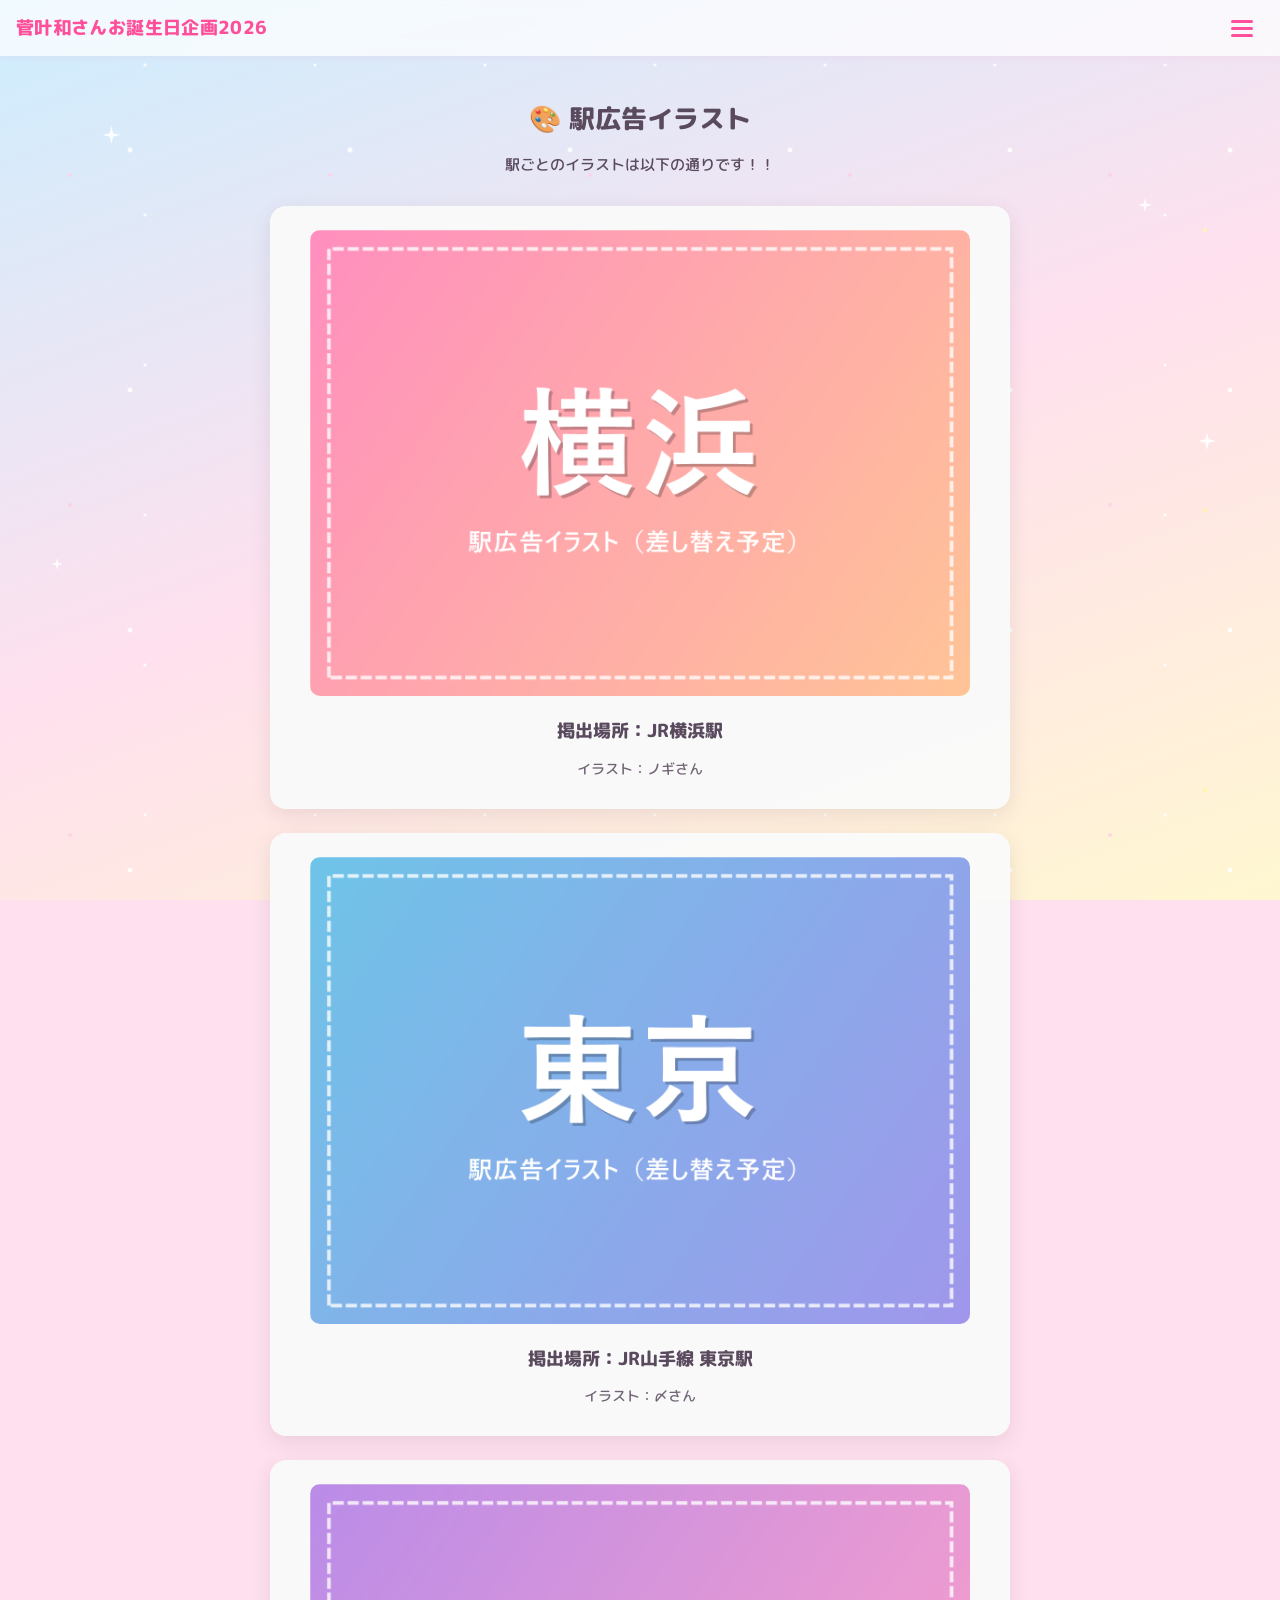
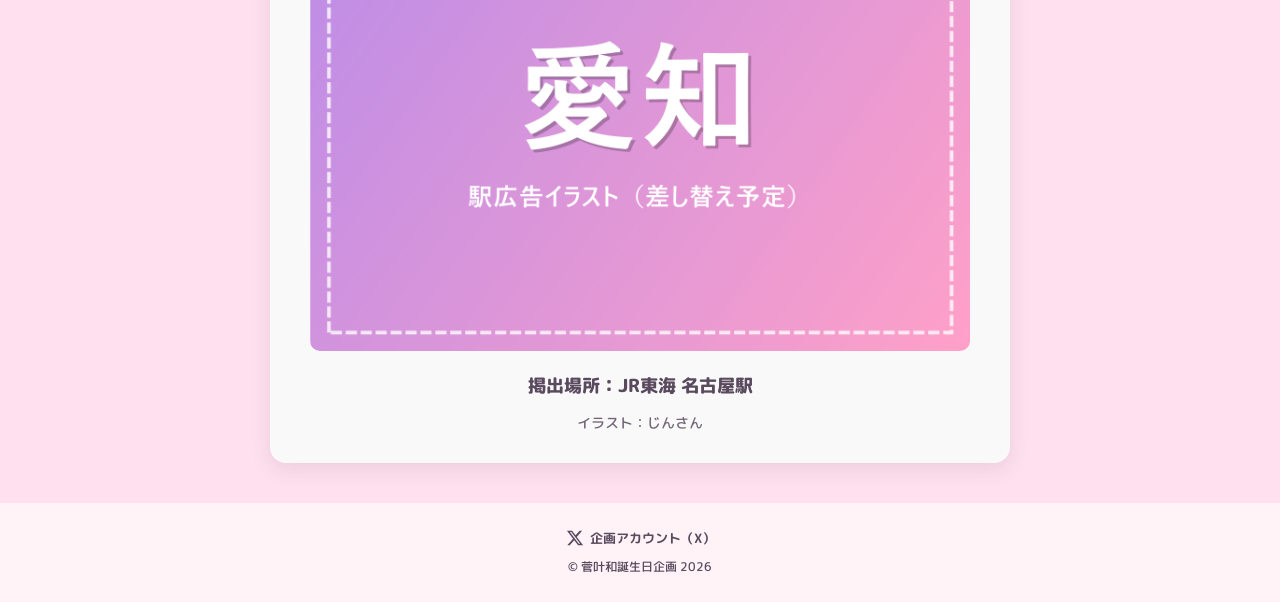
==== pages/illust/index.html @ d40452b6 "ファビコン設定・流れる速さを1.2倍・レーン内のカード色を混ぜる - images/icons/ にファビコン（32px・512px・apple-touch-icon 180px）を追加し全ページに設" ====
<!DOCTYPE html>
<html lang="ja">
<head>
  <meta charset="UTF-8">
  <meta name="viewport" content="width=device-width, initial-scale=1">
  <title>駅広告イラスト｜菅叶和さんお誕生日企画2026</title>
  <meta name="description" content="菅叶和さんお誕生日企画2026｜横浜・東京・名古屋の駅広告イラストを掲載しています。">

  <!-- OGP -->
  <meta property="og:type" content="article">
  <meta property="og:site_name" content="菅叶和さんお誕生日企画2026">
  <meta property="og:title" content="駅広告イラスト｜菅叶和さんお誕生日企画2026">
  <meta property="og:description" content="横浜・東京・名古屋の駅広告イラストを掲載しています。">
  <meta property="og:url" content="https://kannkannkikaku.github.io/KannkannBirthday2026/pages/illust/">
  <meta property="og:image" content="https://kannkannkikaku.github.io/KannkannBirthday2026/images/ogp.png">
  <meta name="twitter:card" content="summary_large_image">

  <!-- ファビコン -->
  <link rel="icon" type="image/png" sizes="32x32" href="../../images/icons/favicon-32.png">
  <link rel="icon" type="image/png" sizes="512x512" href="../../images/icons/icon-512.png">
  <link rel="apple-touch-icon" href="../../images/icons/apple-touch-icon.png">

  <link rel="preconnect" href="https://fonts.googleapis.com">
  <link rel="preconnect" href="https://fonts.gstatic.com" crossorigin>
  <link rel="stylesheet" href="https://fonts.googleapis.com/css2?family=M+PLUS+Rounded+1c:wght@500;700;800&display=swap">
  <link rel="stylesheet" href="../../css/style.css">
  <script src="../../js/main.js" defer></script>
</head>
<body>
  <!-- 背景装飾（星・花びら） -->
  <div class="deco" aria-hidden="true">
    <div class="deco__stars"></div>
    <span class="deco__sparkle"></span>
    <span class="deco__sparkle"></span>
    <span class="deco__sparkle"></span>
    <span class="deco__sparkle"></span>
  </div>

  <!-- ヘッダー -->
  <header class="site-header">
    <a class="site-logo" href="../../index.html">菅叶和さんお誕生日企画2026</a>
    <button class="menu-btn" type="button" aria-expanded="false" aria-controls="site-menu" aria-label="メニューを開く">
      <span></span><span></span><span></span>
    </button>
  </header>
  <nav id="site-menu" class="site-menu" aria-label="メインメニュー">
    <ul>
      <li><a href="../../index.html">ホーム</a></li>
      <li><a href="../message/">メッセージ</a></li>
      <li><a href="../illust/" aria-current="page">イラスト</a></li>
      <li><a href="../information/">インフォメーション</a></li>
    </ul>
  </nav>
  <div class="menu-overlay"></div>

  <main>
    <div class="section-head">
      <h1 class="section-head__title"><span aria-hidden="true">🎨</span>駅広告イラスト</h1>
      <p class="section-head__lead">駅ごとのイラストは以下の通りです！！</p>
    </div>

    <!-- 駅ごとのイラスト（画像は images/stations/ の同名ファイルを差し替え） -->
    <div class="station-list">
      <figure class="station-card">
        <img class="station-card__img" src="../../images/stations/駅広告横浜.png" alt="JR横浜駅の駅広告イラスト" width="1414" height="1000" loading="lazy">
        <figcaption>
          <p class="station-card__place">掲出場所：JR横浜駅</p>
          <p class="station-card__note">イラスト：ノギさん</p>
        </figcaption>
      </figure>

      <figure class="station-card">
        <img class="station-card__img" src="../../images/stations/駅広告東京.png" alt="JR山手線 東京駅の駅広告イラスト" width="1414" height="1000" loading="lazy">
        <figcaption>
          <p class="station-card__place">掲出場所：JR山手線 東京駅</p>
          <p class="station-card__note">イラスト：〆さん</p>
        </figcaption>
      </figure>

      <figure class="station-card">
        <img class="station-card__img" src="../../images/stations/駅広告愛知.png" alt="JR東海 名古屋駅の駅広告イラスト" width="1414" height="1000" loading="lazy">
        <figcaption>
          <p class="station-card__place">掲出場所：JR東海 名古屋駅</p>
          <p class="station-card__note">イラスト：じんさん</p>
        </figcaption>
      </figure>
    </div>
  </main>

  <!-- フッター -->
  <footer class="site-footer">
    <a class="site-footer__x" href="https://x.com/kannkikaku" target="_blank" rel="noopener noreferrer">
      <svg viewBox="0 0 24 24" aria-hidden="true"><path fill="currentColor" d="M18.244 2.25h3.308l-7.227 8.26 8.502 11.24H16.17l-5.214-6.817L4.99 21.75H1.68l7.73-8.835L1.254 2.25H8.08l4.713 6.231zm-1.161 17.52h1.833L7.084 4.126H5.117z"/></svg>
      企画アカウント（X）
    </a>
    <small>© 菅叶和誕生日企画 2026</small>
  </footer>

  <!-- スマホ下部ナビ -->
  <nav class="bottom-nav" aria-label="ページ切り替え">
    <a href="../message/">
      <svg viewBox="0 0 24 24" aria-hidden="true"><path fill="none" stroke="currentColor" stroke-width="1.8" stroke-linejoin="round" d="M4 5h16v11H9l-4 3.5V16H4z"/></svg>
      メッセージ
    </a>
    <a href="../illust/" aria-current="page">
      <svg viewBox="0 0 24 24" aria-hidden="true"><rect x="3.5" y="4.5" width="17" height="15" rx="2" fill="none" stroke="currentColor" stroke-width="1.8"/><circle cx="9" cy="10" r="1.8" fill="currentColor"/><path fill="none" stroke="currentColor" stroke-width="1.8" stroke-linejoin="round" d="M4 17l5-4.5 3.5 3 3-2.5 4.5 4"/></svg>
      イラスト
    </a>
    <a href="../information/">
      <svg viewBox="0 0 24 24" aria-hidden="true"><circle cx="12" cy="12" r="8.5" fill="none" stroke="currentColor" stroke-width="1.8"/><path stroke="currentColor" stroke-width="2" stroke-linecap="round" d="M12 11v5.5M12 7.6v.1"/></svg>
      インフォ
    </a>
  </nav>
</body>
</html>
---- css/style.css ----
@charset "UTF-8";
/* =========================================================
   菅叶和さんお誕生日企画2026 共通スタイル
   ・スマホ優先（min-width でPC向けに上書き）
   ・色やサイズは :root の変数でまとめて管理
   ========================================================= */

/* ---------- 変数 ---------- */
:root {
  /* 背景のパステル3色 */
  --bg-sky: #cdeefe;
  --bg-pink: #ffe0ee;
  --bg-yellow: #fff7d1;

  /* アクセント */
  --accent: #ff4f9a;
  --accent-soft: #ffb3d1;
  --text: #5a4a5e;

  /* カード3色（枠 / 文字） */
  --pink-border: #ffb3d1;
  --pink-text: #e0457b;
  --blue-border: #9edcf0;
  --blue-text: #1f8fb0;
  --purple-border: #d4b8f0;
  --purple-text: #8a4fc4;

  /* レイアウト */
  --header-h: 56px;
  --bottom-nav-h: 64px;
  --card-w: 260px;        /* スマホのカード幅 */
  --slot-w: 290px;        /* カード1枚ぶんの枠（カード幅＋すき間） */

  --font: "M PLUS Rounded 1c", "Hiragino Maru Gothic ProN", "Yu Gothic", sans-serif,
          "Apple Color Emoji", "Segoe UI Emoji", "Noto Color Emoji";
}

@media (min-width: 768px) {
  :root {
    --card-w: 360px;
    --slot-w: 400px;
  }
}

/* ---------- リセット・基本 ---------- */
*,
*::before,
*::after {
  box-sizing: border-box;
}

html {
  -webkit-text-size-adjust: 100%;
}

body {
  margin: 0;
  min-height: 100vh;
  min-height: 100dvh;
  display: flex;
  flex-direction: column;
  font-family: var(--font);
  font-weight: 500;
  color: var(--text);
  line-height: 1.7;
  /* 全画面のパステルグラデーション（固定） */
  background: linear-gradient(160deg, var(--bg-sky) 0%, var(--bg-pink) 52%, var(--bg-yellow) 100%) fixed;
  background-color: var(--bg-pink);
  overflow-x: hidden;
  /* スマホ下部ナビのぶん余白を空ける */
  padding-bottom: var(--bottom-nav-h);
}

@media (min-width: 768px) {
  body {
    padding-bottom: 0;
  }
}

img {
  max-width: 100%;
  height: auto;
}

a {
  color: var(--accent);
}

.visually-hidden {
  position: absolute !important;
  width: 1px;
  height: 1px;
  overflow: hidden;
  clip: rect(0 0 0 0);
  white-space: nowrap;
}

/* =========================================================
   背景装飾（星・花びら・メインイラスト）
   ========================================================= */
.deco {
  position: fixed;
  inset: 0;
  z-index: -1;
  pointer-events: none;
  overflow: hidden;
}

/* 星：radial-gradient を重ねた静止レイヤー（DOM要素を増やさない） */
.deco__stars {
  position: absolute;
  inset: 0;
  opacity: 0.85;
  background-image:
    radial-gradient(circle, #fff 0 2px, transparent 3px),
    radial-gradient(circle, #fff5a8 0 1.5px, transparent 2.5px),
    radial-gradient(circle, #fff 0 1px, transparent 2px),
    radial-gradient(circle, #ffd1e6 0 1.5px, transparent 2.5px);
  background-size: 220px 240px, 310px 280px, 170px 150px, 260px 330px;
  background-position: 20px 30px, 120px 90px, 60px 140px, 200px 10px;
}

/* キラッとした十字の星（数個だけ） */
.deco__sparkle {
  position: absolute;
  width: 18px;
  height: 18px;
  background: #fff;
  clip-path: polygon(50% 0, 60% 40%, 100% 50%, 60% 60%, 50% 100%, 40% 60%, 0 50%, 40% 40%);
  opacity: 0.9;
  filter: drop-shadow(0 0 4px rgba(255, 255, 255, 0.9));
  animation: twinkle 4s ease-in-out infinite;
}

.deco__sparkle:nth-child(2) { top: 14%; left: 8%; }
.deco__sparkle:nth-child(3) { top: 22%; right: 10%; width: 14px; height: 14px; animation-delay: 1.2s; }
.deco__sparkle:nth-child(4) { top: 62%; left: 4%; width: 12px; height: 12px; animation-delay: 2.1s; }
.deco__sparkle:nth-child(5) { top: 48%; right: 5%; animation-delay: 0.6s; }

@keyframes twinkle {
  0%, 100% { transform: scale(1); opacity: 0.9; }
  50% { transform: scale(0.6); opacity: 0.4; }
}

/* 花びら：JSで数個だけ生成。transform と opacity のみ動かして軽量に */
.petal {
  position: absolute;
  top: -40px;
  left: var(--x, 50%);
  width: var(--size, 14px);
  height: calc(var(--size, 14px) * 0.8);
  background: linear-gradient(135deg, #ffd3e5, #ffa9cb);
  border-radius: 80% 0 80% 0;
  opacity: 0;
  will-change: transform;
  animation: petal-fall var(--dur, 16s) linear var(--delay, 0s) infinite;
}

@keyframes petal-fall {
  0% { transform: translate(0, 0) rotate(0deg); opacity: 0; }
  10% { opacity: 0.8; }
  50% { transform: translate(var(--sway, 40px), 55vh) rotate(200deg); }
  90% { opacity: 0.7; }
  100% { transform: translate(0, 110vh) rotate(400deg); opacity: 0; }
}

/* メインイラスト：画面下中央に大きく
   （現在は未使用。使うときは <img class="main-illust" src="..." alt=""> を body 直下に置く） */
.main-illust {
  position: fixed;
  left: 50%;
  bottom: 0;
  z-index: -1;
  width: min(92vw, 720px);
  max-height: 78vh;
  object-fit: contain;
  object-position: bottom;
  transform: translateX(-50%);
  pointer-events: none;
  user-select: none;
}

/* =========================================================
   ヘッダー・メニュー
   ========================================================= */
.site-header {
  position: sticky;
  top: 0;
  z-index: 50;
  height: var(--header-h);
  display: flex;
  align-items: center;
  justify-content: space-between;
  padding: 0 16px;
  background: rgba(255, 255, 255, 0.72);
  backdrop-filter: blur(8px);
  -webkit-backdrop-filter: blur(8px);
  box-shadow: 0 1px 8px rgba(255, 79, 154, 0.08);
}

.site-logo {
  font-weight: 800;
  font-size: 15px;
  color: var(--accent);
  text-decoration: none;
  letter-spacing: 0.02em;
  white-space: nowrap;
  overflow: hidden;
  text-overflow: ellipsis;
}

@media (min-width: 768px) {
  .site-logo {
    font-size: 18px;
  }
}

/* ハンバーガーボタン（CSSで描く3本線） */
.menu-btn {
  position: relative;
  z-index: 70;
  flex: none;
  width: 44px;
  height: 44px;
  border: 0;
  border-radius: 50%;
  background: transparent;
  cursor: pointer;
}

.menu-btn span {
  position: absolute;
  left: 11px;
  width: 22px;
  height: 2.5px;
  border-radius: 2px;
  background: var(--accent);
  transition: transform 0.3s, opacity 0.3s;
}

.menu-btn span:nth-child(1) { top: 14px; }
.menu-btn span:nth-child(2) { top: 21px; }
.menu-btn span:nth-child(3) { top: 28px; }

/* 開いているときは × に変形 */
.menu-btn[aria-expanded="true"] span:nth-child(1) { transform: translateY(7px) rotate(45deg); }
.menu-btn[aria-expanded="true"] span:nth-child(2) { opacity: 0; }
.menu-btn[aria-expanded="true"] span:nth-child(3) { transform: translateY(-7px) rotate(-45deg); }

.menu-btn:focus-visible {
  outline: 2px solid var(--accent);
  outline-offset: 2px;
}

/* 右から出てくるメニュー */
.site-menu {
  position: fixed;
  top: 0;
  right: 0;
  z-index: 60;
  width: min(78vw, 300px);
  height: 100%;
  padding: calc(var(--header-h) + 16px) 24px 24px;
  background: rgba(255, 255, 255, 0.96);
  box-shadow: -4px 0 20px rgba(255, 79, 154, 0.15);
  transform: translateX(100%);
  visibility: hidden;
  transition: transform 0.35s ease, visibility 0.35s;
}

.site-menu.is-open {
  transform: translateX(0);
  visibility: visible;
}

.site-menu ul {
  margin: 0;
  padding: 0;
  list-style: none;
}

.site-menu a {
  display: block;
  padding: 14px 8px;
  border-bottom: 1px dashed var(--accent-soft);
  color: var(--text);
  font-weight: 700;
  text-decoration: none;
}

.site-menu a:hover,
.site-menu a[aria-current="page"] {
  color: var(--accent);
}

.menu-overlay {
  position: fixed;
  inset: 0;
  z-index: 55;
  background: rgba(90, 74, 94, 0.25);
  opacity: 0;
  visibility: hidden;
  transition: opacity 0.35s, visibility 0.35s;
}

.menu-overlay.is-open {
  opacity: 1;
  visibility: visible;
}

/* =========================================================
   フッター・スマホ下部ナビ
   ========================================================= */
.site-footer {
  padding: 24px 16px;
  text-align: center;
  font-size: 13px;
  background: rgba(255, 255, 255, 0.6);
}

.site-footer__x {
  display: inline-flex;
  align-items: center;
  gap: 6px;
  margin-bottom: 8px;
  color: var(--text);
  font-weight: 700;
  text-decoration: none;
}

.site-footer__x svg {
  width: 18px;
  height: 18px;
}

.site-footer small {
  display: block;
  font-size: 12px;
}

.bottom-nav {
  position: fixed;
  left: 0;
  right: 0;
  bottom: 0;
  z-index: 40;
  height: var(--bottom-nav-h);
  display: flex;
  background: rgba(255, 255, 255, 0.92);
  backdrop-filter: blur(8px);
  -webkit-backdrop-filter: blur(8px);
  box-shadow: 0 -2px 10px rgba(255, 79, 154, 0.1);
  padding-bottom: env(safe-area-inset-bottom);
}

.bottom-nav a {
  flex: 1;
  display: flex;
  flex-direction: column;
  align-items: center;
  justify-content: center;
  gap: 2px;
  color: var(--text);
  font-size: 11px;
  font-weight: 700;
  text-decoration: none;
}

.bottom-nav svg {
  width: 24px;
  height: 24px;
}

.bottom-nav a[aria-current="page"] {
  color: var(--accent);
}

@media (min-width: 768px) {
  .bottom-nav {
    display: none;
  }
}

/* =========================================================
   共通パーツ
   ========================================================= */
main {
  flex: 1;
  width: 100%;
}

/* 白いピル型の見出し */
.pill-title {
  display: block;
  width: fit-content;
  max-width: calc(100% - 32px);
  margin: 20px auto 12px;
  padding: 10px 24px;
  border-radius: 999px;
  background: #fff;
  box-shadow: 0 4px 14px rgba(255, 79, 154, 0.15);
  color: var(--accent);
  font-size: 13px;
  font-weight: 800;
  text-align: center;
  line-height: 1.5;
}

@media (min-width: 400px) {
  .pill-title {
    font-size: 15px;
  }
}

@media (min-width: 768px) {
  .pill-title {
    margin-top: 28px;
    padding: 12px 36px;
    font-size: 20px;
  }
}

/* ピンクのボタン */
.btn {
  display: inline-flex;
  align-items: center;
  justify-content: center;
  gap: 6px;
  min-height: 46px;
  padding: 10px 28px;
  border: 2px solid var(--accent);
  border-radius: 999px;
  background: #fff;
  color: var(--accent);
  font-family: inherit;
  font-size: 15px;
  font-weight: 800;
  text-decoration: none;
  cursor: pointer;
  box-shadow: 0 4px 12px rgba(255, 79, 154, 0.18);
  transition: background 0.2s, color 0.2s, transform 0.2s;
}

.btn:hover {
  background: var(--accent);
  color: #fff;
}

.btn:active {
  transform: scale(0.97);
}

.btn:focus-visible {
  outline: 3px solid var(--accent-soft);
  outline-offset: 2px;
}

/* 白い半透明パネル */
.panel {
  width: min(100% - 32px, 760px);
  margin: 0 auto 24px;
  padding: 20px;
  border-radius: 20px;
  background: rgba(255, 255, 255, 0.82);
  backdrop-filter: blur(6px);
  -webkit-backdrop-filter: blur(6px);
  box-shadow: 0 4px 16px rgba(255, 79, 154, 0.1);
}

@media (min-width: 768px) {
  .panel {
    padding: 28px 36px;
  }
}

.panel__title {
  margin: 0 0 12px;
  color: var(--accent);
  font-size: 17px;
  font-weight: 800;
}

/* =========================================================
   メッセージカード
   ========================================================= */
.card {
  /* 色は --c-border / --c-text で切り替え */
  --c-border: var(--pink-border);
  --c-text: var(--pink-text);
  position: relative;
  width: var(--card-w);
  padding: 16px 20px;
  border: 1.5px solid var(--c-border);
  border-radius: 14px;
  background: rgba(255, 255, 255, 0.9);
  backdrop-filter: blur(4px);
  -webkit-backdrop-filter: blur(4px);
  box-shadow: 0 2px 8px rgba(120, 90, 130, 0.06);
  color: var(--c-text);
  cursor: pointer;
  transition: box-shadow 0.2s;
}

.card--pink   { --c-border: var(--pink-border);   --c-text: var(--pink-text); }
.card--blue   { --c-border: var(--blue-border);   --c-text: var(--blue-text); }
.card--purple { --c-border: var(--purple-border); --c-text: var(--purple-text); }

.card:hover,
.card:focus-visible {
  box-shadow: 0 6px 18px rgba(120, 90, 130, 0.16);
}

.card:focus-visible {
  outline: 2px solid var(--c-border);
  outline-offset: 3px;
}

.card__text {
  margin: 0;
  font-size: 14px;          /* スマホは少し小さめ（PCは16px） */
  font-weight: 700;
  line-height: 1.8;
  text-align: left;
  /* 改行をそのまま表示・長い英数字も折り返す */
  white-space: pre-wrap;
  overflow-wrap: anywhere;
}

.card__name {
  margin: 8px 0 0;
  font-size: 13px;
  font-weight: 700;
  text-align: right;
  opacity: 0.75;
  overflow-wrap: anywhere;
}

@media (min-width: 768px) {
  .card {
    padding: 20px 24px;
  }

  .card__text {
    font-size: 16px;
    line-height: 1.9;
  }
}

/* トップページ用の小さいカード */
.flow--compact {
  --slot-w: 270px;
}

.flow--compact .card {
  --card-w: 240px;
  padding: 14px 18px;
}

.flow--compact .card__text {
  font-size: 13px;
  line-height: 1.75;
}

.flow--compact .card__name {
  font-size: 12px;
}

/* =========================================================
   メッセージが流れるエリア
   ・.lane > .track > .set × 2 > .slot > .card
   ・.set の幅は「カード枚数 × --slot-w」で常に一定
     → 2セット並べて translateX(0 → -50%) で継ぎ目なくループ
   ========================================================= */
.flow {
  position: relative;
  display: flex;
  flex-direction: column;
  justify-content: space-evenly;
  /* 横方向ははみ出しを隠す。縦はレーン同士で重なってOK */
  overflow: hidden;
  /* 長文カードがレーンからはみ出しても切れにくいよう上下に余白 */
  padding: 56px 0;
}

@media (min-width: 768px) {
  .flow {
    padding: 48px 0;
  }
}

.lane {
  position: relative;
  flex: 1;
  min-height: 0;
  display: flex;
  align-items: center;
}

/* マウスを乗せた・フォーカスしたカードのレーンを手前に */
.lane:hover,
.lane:focus-within {
  z-index: 2;
}

.track {
  display: flex;
  width: max-content;
  animation: flow-left var(--dur, 60s) linear infinite;
  will-change: transform;
}

@keyframes flow-left {
  from { transform: translateX(0); }
  to   { transform: translateX(-50%); }
}

.set {
  display: flex;
  align-items: center;
  flex: none;
}

.slot {
  flex: none;
  width: var(--slot-w);
  display: flex;
  justify-content: center;
}

/* カードごとの「ずれ」（JSで --dx / --dy をランダムに設定） */
.slot .card {
  transform: translate(var(--dx, 0px), var(--dy, 0px));
}

.slot .card:hover,
.slot .card:focus-visible {
  z-index: 1;
}

/* PC：マウスを乗せたカードのレーンだけ一時停止 */
@media (hover: hover) {
  .lane:has(.card:hover) .track {
    animation-play-state: paused;
  }
}

/* キーボードでフォーカス中も止める */
.lane:has(.card:focus-visible) .track,
/* モーダル表示中・一覧表示中は全停止 */
body.is-paused .track {
  animation-play-state: paused;
}

/* 読み込み中・エラー表示 */
.flow__status {
  margin: auto;
  padding: 16px;
  color: var(--text);
  font-weight: 700;
  text-align: center;
}

/* --- メッセージページのレイアウト --- */
.message-page {
  display: flex;
  flex-direction: column;
}

.message-page .flow {
  /* ヘッダー・見出し・ボタン・下部ナビを除いた高さいっぱい */
  height: calc(100dvh - var(--header-h) - var(--bottom-nav-h) - 150px);
  min-height: 460px;
}

@media (min-width: 768px) {
  .message-page .flow {
    height: calc(100dvh - var(--header-h) - 170px);
    min-height: 560px;
  }
}

.message-actions {
  display: flex;
  justify-content: center;
  padding: 8px 16px 24px;
}

/* --- トップページの縮小版 --- */
.flow--compact {
  height: 420px;
  padding: 48px 0;
  -webkit-mask-image: linear-gradient(90deg, transparent, #000 6%, #000 94%, transparent);
  mask-image: linear-gradient(90deg, transparent, #000 6%, #000 94%, transparent);
}

@media (min-width: 768px) {
  .flow--compact {
    height: 400px;
  }
}

/* =========================================================
   一覧（グリッド）表示
   ========================================================= */
.grid {
  display: grid;
  grid-template-columns: repeat(auto-fill, minmax(260px, 1fr));
  gap: 16px;
  width: min(100% - 32px, 1200px);
  margin: 8px auto 24px;
}

.grid .card {
  width: auto;
}

.grid[hidden],
.flow[hidden] {
  display: none;
}

/* =========================================================
   モーダル（<dialog> を使用）
   ========================================================= */
.modal {
  width: min(100% - 32px, 560px);
  max-height: calc(100dvh - 48px);
  padding: 0;
  border: 0;
  background: transparent;
  overflow: visible;
}

.modal::backdrop {
  background: rgba(90, 74, 94, 0.35);
  backdrop-filter: blur(3px);
  -webkit-backdrop-filter: blur(3px);
}

.modal[open] {
  animation: modal-in 0.25s ease;
}

@keyframes modal-in {
  from { opacity: 0; transform: scale(0.94); }
  to { opacity: 1; transform: scale(1); }
}

.modal__card {
  width: 100%;
  max-height: calc(100dvh - 48px);
  overflow-y: auto;
  padding: 32px 28px 24px;
  background: rgba(255, 255, 255, 0.97);
  cursor: default;
}

.modal__card .card__text {
  font-size: 18px;
}

.modal__card .card__name {
  font-size: 14px;
}

.modal__close {
  position: absolute;
  top: -14px;
  right: -10px;
  z-index: 1;
  width: 40px;
  height: 40px;
  border: 2px solid var(--accent-soft);
  border-radius: 50%;
  background: #fff;
  color: var(--accent);
  font-size: 22px;
  font-weight: 700;
  line-height: 1;
  cursor: pointer;
  box-shadow: 0 2px 8px rgba(255, 79, 154, 0.2);
}

.modal__close:focus-visible {
  outline: 2px solid var(--accent);
  outline-offset: 2px;
}

/* =========================================================
   トップページ
   ========================================================= */
.hero {
  padding: 32px 16px 8px;
  text-align: center;
}

.hero__title {
  margin: 0;
  color: var(--accent);
  font-size: clamp(22px, 6vw, 40px);
  font-weight: 800;
  line-height: 1.5;
  text-shadow: 0 2px 0 #fff, 0 0 12px rgba(255, 255, 255, 0.9);
}

.hero__title span {
  display: inline-block;
}

/* カウントダウン */
.countdown {
  text-align: center;
}

.countdown__label {
  margin: 0 0 8px;
  font-weight: 700;
}

.countdown__nums {
  display: flex;
  justify-content: center;
  gap: 8px;
  margin: 0;
}

.countdown__unit {
  min-width: 64px;
  padding: 8px 6px;
  border: 1.5px solid var(--accent-soft);
  border-radius: 14px;
  background: #fff;
}

.countdown__unit b {
  display: block;
  color: var(--accent);
  font-size: 26px;
  font-weight: 800;
  line-height: 1.2;
  font-variant-numeric: tabular-nums;
}

.countdown__unit small {
  font-size: 11px;
  font-weight: 700;
}

.countdown__hb {
  margin: 0;
  color: var(--accent);
  font-size: clamp(30px, 9vw, 52px);
  font-weight: 800;
  letter-spacing: 0.04em;
  animation: hb-pop 1.6s ease-in-out infinite;
}

@keyframes hb-pop {
  0%, 100% { transform: scale(1); }
  50% { transform: scale(1.06); }
}

/* お知らせ */
.news {
  margin: 0;
  padding: 0;
  list-style: none;
}

.news li {
  display: flex;
  flex-wrap: wrap;
  gap: 2px 14px;
  padding: 10px 0;
  border-bottom: 1px dashed var(--accent-soft);
}

.news li:last-child {
  border-bottom: 0;
}

.news time {
  color: var(--accent);
  font-weight: 700;
  font-variant-numeric: tabular-nums;
}

.section-more {
  display: flex;
  justify-content: center;
  margin: 12px 0 28px;
}

/* =========================================================
   駅広告（イラスト／インフォメーションページ）
   ・見出し → 説明文 → 駅ごとのカード（画像・場所・補足）
   ========================================================= */
.section-head {
  padding: 28px 16px 8px;
  text-align: center;
}

.section-head__title {
  display: inline-flex;
  align-items: center;
  gap: 8px;
  margin: 0;
  color: var(--text);
  font-size: 22px;
  font-weight: 800;
}

.section-head__lead {
  margin: 12px 0 0;
  font-size: 14px;
}

@media (min-width: 768px) {
  .section-head {
    padding-top: 40px;
  }

  .section-head__title {
    font-size: 26px;
  }

  .section-head__lead {
    font-size: 15px;
  }
}

.station-list {
  display: grid;
  gap: 24px;
  width: min(100% - 32px, 740px);
  margin: 20px auto 40px;
}

.station-card {
  margin: 0;
  padding: 16px 16px 20px;
  border-radius: 16px;
  background: rgba(250, 250, 250, 0.95);
  box-shadow: 0 6px 20px rgba(90, 74, 94, 0.12);
  text-align: center;
}

@media (min-width: 768px) {
  .station-card {
    padding: 24px 40px 28px;
  }
}

.station-card__img {
  display: block;
  width: 100%;
  height: auto;
  border-radius: 10px;
}

.station-card__place {
  margin: 20px 0 0;
  font-size: 16px;
  font-weight: 800;
}

.station-card__note {
  margin: 10px 0 0;
  font-size: 14px;
  opacity: 0.85;
}

@media (min-width: 768px) {
  .station-card__place {
    font-size: 18px;
  }
}


/* =========================================================
   動きを減らす設定の人向け
   ・自動スクロールをやめ、各レーンを横スクロールで読めるように
   ========================================================= */
@media (prefers-reduced-motion: reduce) {
  .track {
    animation: none;
  }

  .flow {
    overflow: visible;
    justify-content: flex-start;
    gap: 16px;
  }

  .message-page .flow,
  .flow--compact {
    height: auto;
    min-height: 0;
    -webkit-mask-image: none;
    mask-image: none;
  }

  .lane {
    flex: none;
    overflow-x: auto;
    padding: 8px 0 16px;
    scroll-snap-type: x proximity;
  }

  .slot {
    scroll-snap-align: start;
    align-self: flex-start;
  }

  .slot .card {
    transform: none;
  }

  .petal,
  .deco__sparkle,
  .countdown__hb,
  .modal[open] {
    animation: none;
  }

  .petal {
    display: none;
  }
}
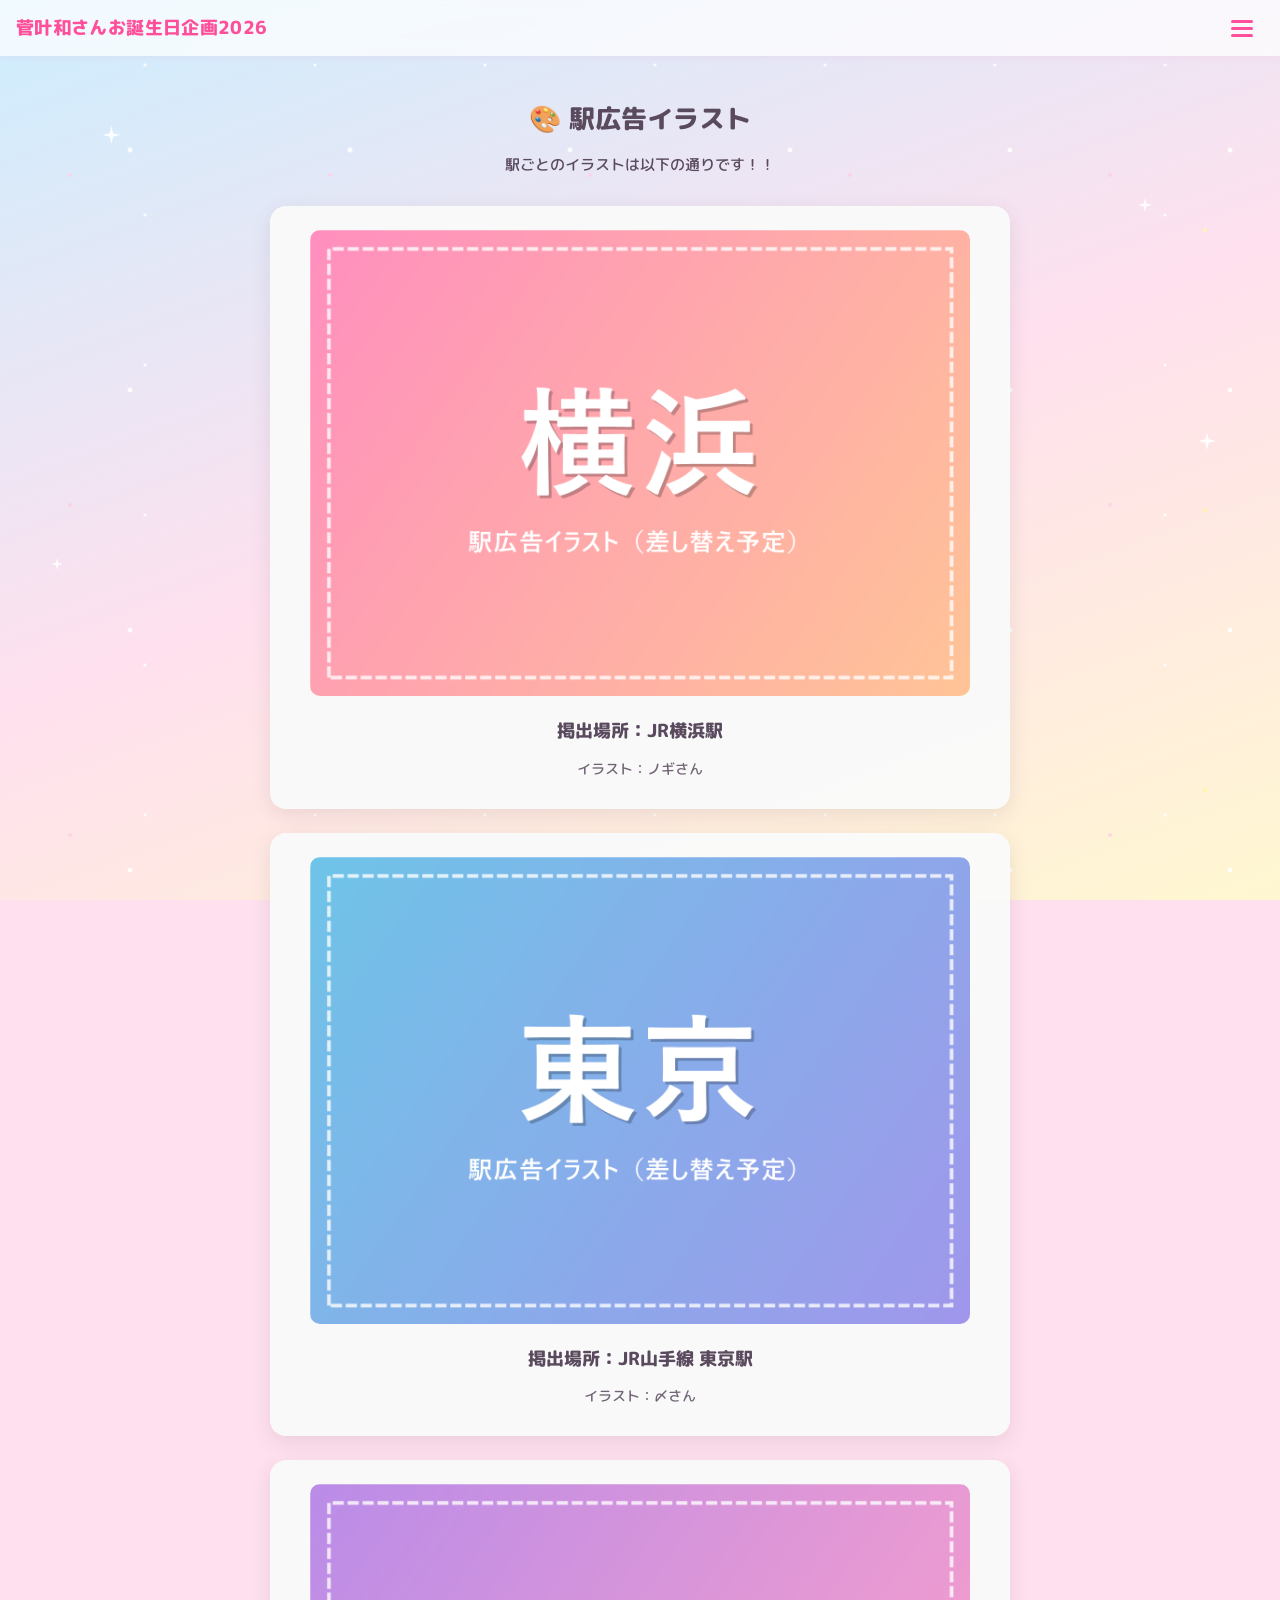
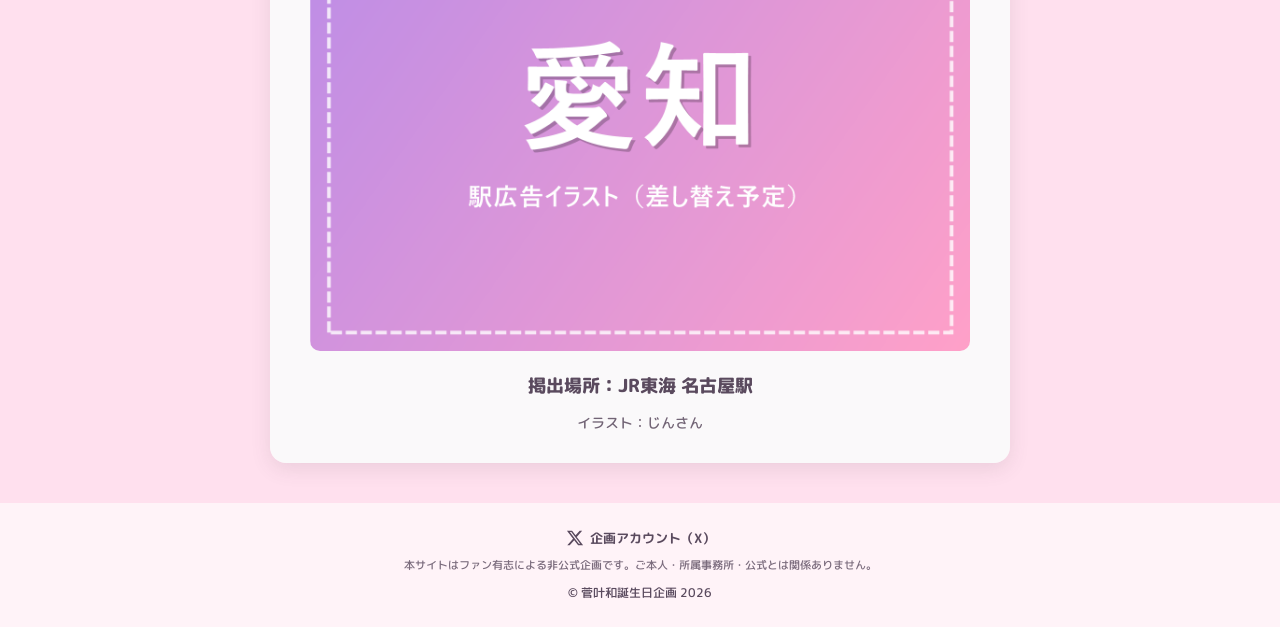
==== commit 94f84ab9: "非公式注記・掲出開始のお知らせ・メッセージのスライド操作を追加 - インフォメーションの文言を「掲出期間は以下の通りです」に修正 - 全ページのフッターに非公式企画である旨の注記を追加 - お知らせは" ====
--- a/pages/illust/index.html
+++ b/pages/illust/index.html
@@ -93,6 +93,7 @@
       <svg viewBox="0 0 24 24" aria-hidden="true"><path fill="currentColor" d="M18.244 2.25h3.308l-7.227 8.26 8.502 11.24H16.17l-5.214-6.817L4.99 21.75H1.68l7.73-8.835L1.254 2.25H8.08l4.713 6.231zm-1.161 17.52h1.833L7.084 4.126H5.117z"/></svg>
       企画アカウント（X）
     </a>
+    <p class="site-footer__note"><span>本サイトはファン有志による非公式企画です。</span><span>ご本人・所属事務所・公式とは関係ありません。</span></p>
     <small>© 菅叶和誕生日企画 2026</small>
   </footer>
 
--- a/css/style.css
+++ b/css/style.css
@@ -29,7 +29,7 @@
   --header-h: 56px;
   --bottom-nav-h: 64px;
   --card-w: 260px;        /* スマホのカード幅 */
-  --slot-w: 290px;        /* カード1枚ぶんの枠（カード幅＋すき間） */
+  --gap-avg: 30px;        /* カード同士の平均のすき間（実際の間隔はJSでばらつかせる） */
 
   --font: "M PLUS Rounded 1c", "Hiragino Maru Gothic ProN", "Yu Gothic", sans-serif,
           "Apple Color Emoji", "Segoe UI Emoji", "Noto Color Emoji";
@@ -38,7 +38,7 @@
 @media (min-width: 768px) {
   :root {
     --card-w: 360px;
-    --slot-w: 400px;
+    --gap-avg: 40px;
   }
 }
 
@@ -84,6 +84,11 @@
 
 a {
   color: var(--accent);
+}
+
+/* hidden 属性は display を指定した要素にも必ず効かせる */
+[hidden] {
+  display: none !important;
 }
 
 .visually-hidden {
@@ -331,6 +336,19 @@
 .site-footer__x svg {
   width: 18px;
   height: 18px;
+}
+
+/* 非公式である旨の注記 */
+.site-footer__note {
+  margin: 0 auto 8px;
+  font-size: 11px;
+  line-height: 1.6;
+  opacity: 0.8;
+}
+
+/* 文の区切りで折り返す（画面が狭いときだけ2行になる） */
+.site-footer__note span {
+  display: inline-block;
 }
 
 .site-footer small {
@@ -548,11 +566,11 @@
 
 /* トップページ用の小さいカード */
 .flow--compact {
-  --slot-w: 270px;
+  --card-w: 240px;
+  --gap-avg: 30px;
 }
 
 .flow--compact .card {
-  --card-w: 240px;
   padding: 14px 18px;
 }
 
@@ -568,7 +586,8 @@
 /* =========================================================
    メッセージが流れるエリア
    ・.lane > .track > .set × 2 > .slot > .card
-   ・.set の幅は「カード枚数 × --slot-w」で常に一定
+   ・.slot の幅は「カード幅＋すき間」。すき間はJSでランダムにするが、
+     1セット内の合計は「枚数 × --gap-avg」にそろえるので .set の幅は常に一定
      → 2セット並べて translateX(0 → -50%) で継ぎ目なくループ
    ========================================================= */
 .flow {
@@ -596,6 +615,23 @@
   align-items: center;
 }
 
+/* 横方向の指の動きはスライド操作に使い、縦方向はページのスクロールに任せる */
+.lane {
+  touch-action: pan-y;
+}
+
+/* スライド中：このレーンの自動スクロールを止め、文字選択もしない */
+.lane.is-dragging {
+  z-index: 2;
+  cursor: grabbing;
+  user-select: none;
+  -webkit-user-select: none;
+}
+
+.lane.is-dragging .track {
+  animation-play-state: paused;
+}
+
 /* マウスを乗せた・フォーカスしたカードのレーンを手前に */
 .lane:hover,
 .lane:focus-within {
@@ -622,12 +658,12 @@
 
 .slot {
   flex: none;
-  width: var(--slot-w);
-  display: flex;
-  justify-content: center;
-}
-
-/* カードごとの「ずれ」（JSで --dx / --dy をランダムに設定） */
+  width: calc(var(--card-w) + var(--gap, var(--gap-avg)));
+  display: flex;
+  justify-content: flex-start; /* カードは左寄せ。右側がすき間になる */
+}
+
+/* カードごとの縦の「ずれ」（JSで --dy をランダムに設定） */
 .slot .card {
   transform: translate(var(--dx, 0px), var(--dy, 0px));
 }
@@ -789,8 +825,170 @@
 /* =========================================================
    トップページ
    ========================================================= */
+/* ---------- 駅広告スライドショー ---------- */
+.carousel {
+  width: 100%;
+  max-width: 640px;
+  margin: 0 auto;
+}
+
+@media (min-width: 768px) {
+  .carousel {
+    margin-top: 20px;
+  }
+}
+
+.carousel__viewport {
+  position: relative;
+  overflow: hidden;
+  aspect-ratio: 1414 / 1000;
+  background: rgba(255, 255, 255, 0.4);
+}
+
+@media (min-width: 768px) {
+  .carousel__viewport {
+    border-radius: 12px;
+    box-shadow: 0 6px 20px rgba(90, 74, 94, 0.15);
+  }
+}
+
+.carousel__track {
+  display: flex;
+  height: 100%;
+  /* JS で --index（何枚目か）を変えて横にずらす */
+  transform: translateX(calc(var(--index, 0) * -100%));
+  transition: transform 0.6s ease;
+}
+
+.carousel__track.is-jumping {
+  transition: none; /* ループの端から反対の端へ瞬間移動するとき */
+}
+
+.carousel__slide {
+  flex: 0 0 100%;
+  height: 100%;
+}
+
+.carousel__slide img {
+  display: block;
+  width: 100%;
+  height: 100%;
+  object-fit: contain;
+  -webkit-user-drag: none;
+  user-select: none;
+}
+
+/* 左右のタップ領域：画像の左右それぞれ約3割 */
+.carousel__nav {
+  position: absolute;
+  top: 0;
+  bottom: 0;
+  z-index: 1;
+  width: 30%;
+  display: flex;
+  align-items: center;
+  padding: 0 10px;
+  border: 0;
+  background: transparent;
+  cursor: pointer;
+  -webkit-tap-highlight-color: transparent;
+}
+
+.carousel__nav--prev {
+  left: 0;
+  justify-content: flex-start;
+}
+
+.carousel__nav--next {
+  right: 0;
+  justify-content: flex-end;
+}
+
+/* 矢印（白い丸の中に ‹ ›） */
+.carousel__nav span {
+  display: grid;
+  place-items: center;
+  width: 36px;
+  height: 36px;
+  border-radius: 50%;
+  background: rgba(255, 255, 255, 0.75);
+  box-shadow: 0 2px 8px rgba(90, 74, 94, 0.2);
+  transition: background 0.2s, transform 0.2s;
+}
+
+.carousel__nav span::before {
+  content: "";
+  width: 10px;
+  height: 10px;
+  border-top: 2.5px solid var(--accent);
+  border-right: 2.5px solid var(--accent);
+}
+
+.carousel__nav--prev span::before {
+  transform: translateX(2px) rotate(-135deg);
+}
+
+.carousel__nav--next span::before {
+  transform: translateX(-2px) rotate(45deg);
+}
+
+.carousel__nav:hover span {
+  background: #fff;
+}
+
+.carousel__nav:active span {
+  transform: scale(0.9);
+}
+
+.carousel__nav:focus-visible {
+  outline: none;
+}
+
+.carousel__nav:focus-visible span {
+  outline: 3px solid var(--accent);
+  outline-offset: 2px;
+}
+
+/* 何枚目かを示すドット */
+.carousel__dots {
+  display: flex;
+  justify-content: center;
+  gap: 4px;
+  margin-top: 8px;
+}
+
+.carousel__dots button {
+  width: 28px;
+  height: 28px;
+  padding: 0;
+  border: 0;
+  background: transparent;
+  cursor: pointer;
+}
+
+.carousel__dots button::before {
+  content: "";
+  display: block;
+  width: 9px;
+  height: 9px;
+  margin: auto;
+  border-radius: 50%;
+  background: rgba(255, 79, 154, 0.3);
+  transition: background 0.2s, transform 0.2s;
+}
+
+.carousel__dots button[aria-current="true"]::before {
+  background: var(--accent);
+  transform: scale(1.25);
+}
+
+.carousel__dots button:focus-visible {
+  outline: 2px solid var(--accent);
+  border-radius: 50%;
+}
+
 .hero {
-  padding: 32px 16px 8px;
+  padding: 24px 16px 8px;
   text-align: center;
 }
 
@@ -853,6 +1051,16 @@
   font-weight: 800;
   letter-spacing: 0.04em;
   animation: hb-pop 1.6s ease-in-out infinite;
+}
+
+/* 掲出期間終了後のお礼 */
+.countdown__thanks {
+  margin: 4px 0;
+  white-space: pre-line; /* js/main.js の THANKS_TEXT の \n で改行 */
+  color: var(--accent);
+  font-size: clamp(18px, 5.2vw, 26px);
+  font-weight: 800;
+  line-height: 1.6;
 }
 
 @keyframes hb-pop {
@@ -1003,6 +1211,7 @@
   .lane {
     flex: none;
     overflow-x: auto;
+    touch-action: auto; /* この表示ではブラウザの普通の横スクロールを使う */
     padding: 8px 0 16px;
     scroll-snap-type: x proximity;
   }
@@ -1014,6 +1223,10 @@
 
   .slot .card {
     transform: none;
+  }
+
+  .carousel__track {
+    transition: none;
   }
 
   .petal,
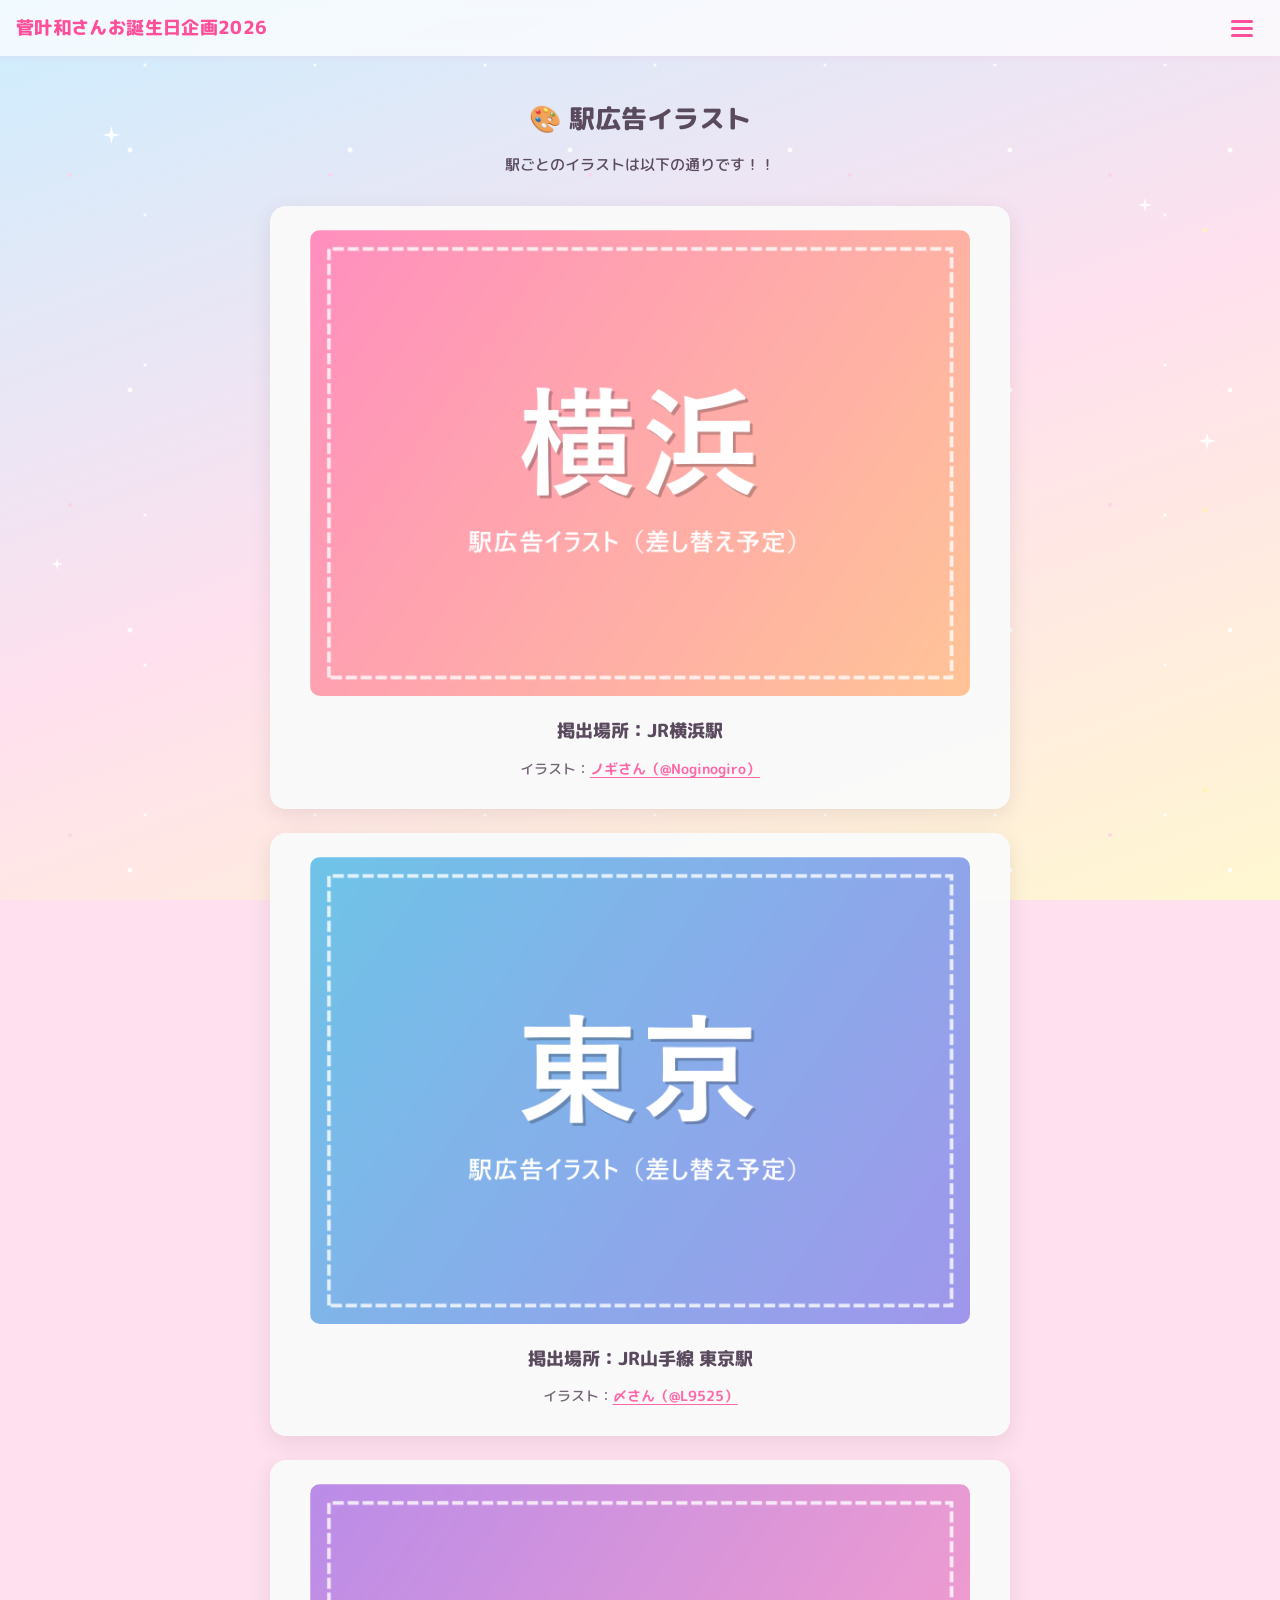
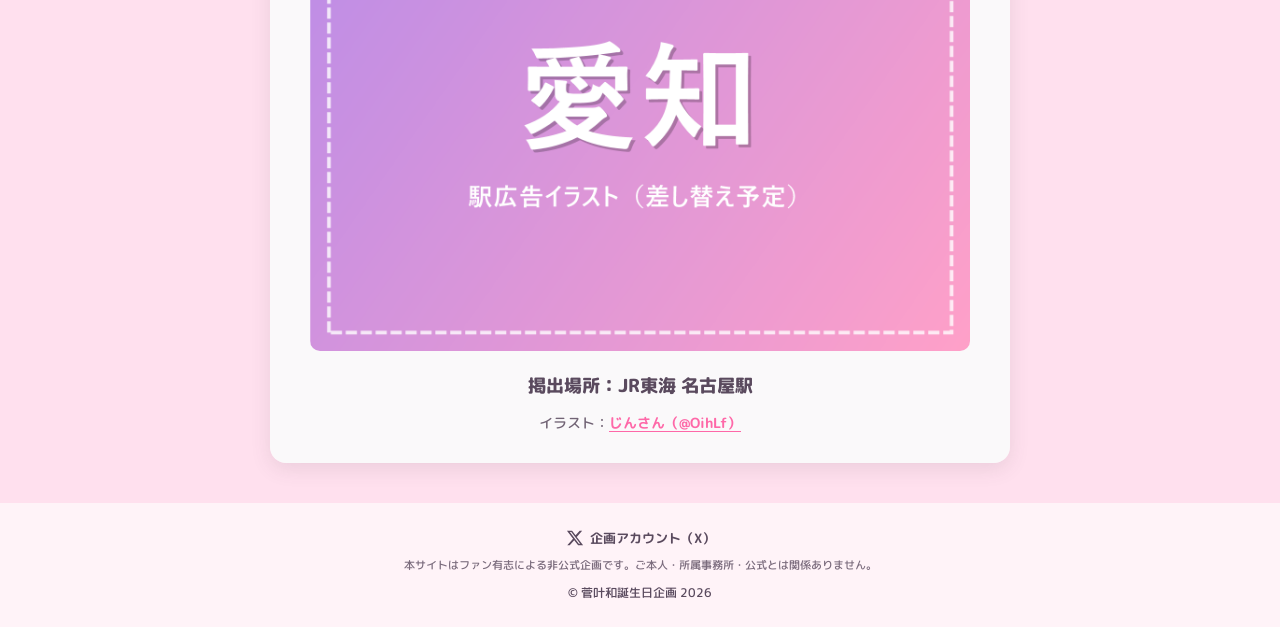
==== commit 58b3c662: "横浜駅マップを差し替え、絵師さんのXプロフィールへのリンクを追加 - images/stations/駅広告横浜マップ.png を差し替え - イラストページの絵師さん名を X プロフィールへのリンク" ====
--- a/pages/illust/index.html
+++ b/pages/illust/index.html
@@ -65,7 +65,7 @@
         <img class="station-card__img" src="../../images/stations/駅広告横浜.png" alt="JR横浜駅の駅広告イラスト" width="1414" height="1000" loading="lazy">
         <figcaption>
           <p class="station-card__place">掲出場所：JR横浜駅</p>
-          <p class="station-card__note">イラスト：ノギさん</p>
+          <p class="station-card__note">イラスト：<a class="station-card__artist" href="https://x.com/Noginogiro" target="_blank" rel="noopener noreferrer">ノギさん（@Noginogiro）</a></p>
         </figcaption>
       </figure>
 
@@ -73,7 +73,7 @@
         <img class="station-card__img" src="../../images/stations/駅広告東京.png" alt="JR山手線 東京駅の駅広告イラスト" width="1414" height="1000" loading="lazy">
         <figcaption>
           <p class="station-card__place">掲出場所：JR山手線 東京駅</p>
-          <p class="station-card__note">イラスト：〆さん</p>
+          <p class="station-card__note">イラスト：<a class="station-card__artist" href="https://x.com/L9525" target="_blank" rel="noopener noreferrer">〆さん（@L9525）</a></p>
         </figcaption>
       </figure>
 
@@ -81,7 +81,7 @@
         <img class="station-card__img" src="../../images/stations/駅広告愛知.png" alt="JR東海 名古屋駅の駅広告イラスト" width="1414" height="1000" loading="lazy">
         <figcaption>
           <p class="station-card__place">掲出場所：JR東海 名古屋駅</p>
-          <p class="station-card__note">イラスト：じんさん</p>
+          <p class="station-card__note">イラスト：<a class="station-card__artist" href="https://x.com/OihLf" target="_blank" rel="noopener noreferrer">じんさん（@OihLf）</a></p>
         </figcaption>
       </figure>
     </div>
--- a/css/style.css
+++ b/css/style.css
@@ -1184,6 +1184,209 @@
   }
 }
 
+/* 絵師さんのXプロフィールへのリンク（イラストページ） */
+.station-card__artist {
+  color: var(--accent);
+  font-weight: 700;
+  text-decoration: underline;
+  text-decoration-thickness: 1px;
+  text-underline-offset: 3px;
+  overflow-wrap: anywhere;
+}
+
+.station-card__artist:hover {
+  text-decoration-thickness: 2px;
+}
+
+/* 場所・日程（インフォメーション） */
+.station-card__info {
+  max-width: 560px;
+  margin: 14px auto 0;
+  text-align: left;
+  font-size: 14px;
+}
+
+.station-card__info > div {
+  display: flex;
+  gap: 12px;
+  padding: 10px 0;
+  border-top: 1px dashed var(--accent-soft);
+}
+
+.station-card__info > div:last-child {
+  border-bottom: 1px dashed var(--accent-soft);
+}
+
+.station-card__info dt {
+  flex: none;
+  min-width: 2.5em;
+  color: var(--accent);
+  font-weight: 800;
+}
+
+.station-card__info dd {
+  margin: 0;
+  font-weight: 700;
+}
+
+/* 場所の詳しい説明 */
+.station-card__detail {
+  display: block;
+  margin-top: 4px;
+  font-size: 13px;
+  font-weight: 500;
+  line-height: 1.7;
+  opacity: 0.85;
+}
+
+/* マップ画像：タップ・クリックで元の大きさの画像を別タブで開く */
+.station-card__zoom {
+  display: block;
+  color: inherit;
+  text-decoration: none;
+  cursor: zoom-in;
+}
+
+.station-card__zoom-hint {
+  display: block;
+  margin-top: 6px;
+  font-size: 11px;
+  opacity: 0.7;
+}
+
+@media (min-width: 768px) {
+  .station-card__zoom-hint {
+    display: none; /* PCでは十分な大きさで見えるので案内は出さない */
+  }
+}
+
+/* ---------- 画像の拡大表示（js/main.js の initLightbox） ---------- */
+html.is-lightbox-open {
+  overflow: hidden; /* 表示中は後ろのページをスクロールさせない */
+}
+
+.lightbox {
+  width: 100vw;
+  height: 100vh;
+  height: 100dvh;
+  max-width: none;
+  max-height: none;
+  margin: 0;
+  padding: 0;
+  border: 0;
+  background: rgba(40, 30, 45, 0.9);
+  color: #fff;
+  overflow: hidden;
+}
+
+.lightbox::backdrop {
+  background: transparent;
+}
+
+.lightbox[open] {
+  animation: modal-in 0.2s ease;
+}
+
+.lightbox__scroller {
+  width: 100%;
+  height: 100%;
+  overflow: auto;
+  display: flex;
+  align-items: center;
+  justify-content: center;
+  padding: 60px 12px 52px;
+  -webkit-overflow-scrolling: touch;
+}
+
+.lightbox__img {
+  display: block;
+  max-width: 100%;
+  max-height: 100%;
+  border-radius: 6px;
+  background: #fff;
+  cursor: zoom-in;
+  -webkit-user-drag: none;
+  user-select: none;
+}
+
+/* 拡大中：画像を大きくして、スクロールで見たい場所へ動かせるようにする */
+.lightbox.is-zoomed .lightbox__scroller {
+  display: block;
+  padding: 0;
+}
+
+.lightbox.is-zoomed .lightbox__img {
+  max-width: none;
+  max-height: none;
+  border-radius: 0;
+  cursor: zoom-out;
+}
+
+.lightbox__close {
+  position: absolute;
+  top: 10px;
+  right: 10px;
+  z-index: 1;
+  width: 44px;
+  height: 44px;
+  border: 0;
+  border-radius: 50%;
+  background: rgba(255, 255, 255, 0.92);
+  color: var(--accent);
+  font-size: 24px;
+  font-weight: 700;
+  line-height: 1;
+  cursor: pointer;
+  box-shadow: 0 2px 10px rgba(0, 0, 0, 0.3);
+}
+
+.lightbox__close:focus-visible {
+  outline: 3px solid var(--accent-soft);
+  outline-offset: 2px;
+}
+
+.lightbox__hint {
+  position: absolute;
+  left: 50%;
+  bottom: 14px;
+  margin: 0;
+  padding: 4px 12px;
+  border-radius: 999px;
+  background: rgba(0, 0, 0, 0.45);
+  font-size: 12px;
+  white-space: nowrap;
+  transform: translateX(-50%);
+  pointer-events: none;
+}
+
+/* ※注意書き（改札外＝水色／改札内＝ピンク） */
+.station-card__caution {
+  display: inline-block;
+  margin: 14px 0 0;
+  padding: 6px 10px;
+  border-radius: 10px;
+  font-size: 12px;
+  font-weight: 700;
+  line-height: 1.6;
+}
+
+@media (min-width: 768px) {
+  .station-card__caution {
+    padding: 6px 14px;
+    font-size: 13px;
+  }
+}
+
+.station-card__caution--free {
+  background: #e3f5fb;
+  color: var(--blue-text);
+}
+
+.station-card__caution--ticket {
+  background: #ffe8f1;
+  color: var(--pink-text);
+}
+
 
 /* =========================================================
    動きを減らす設定の人向け
@@ -1232,7 +1435,8 @@
   .petal,
   .deco__sparkle,
   .countdown__hb,
-  .modal[open] {
+  .modal[open],
+  .lightbox[open] {
     animation: none;
   }
 
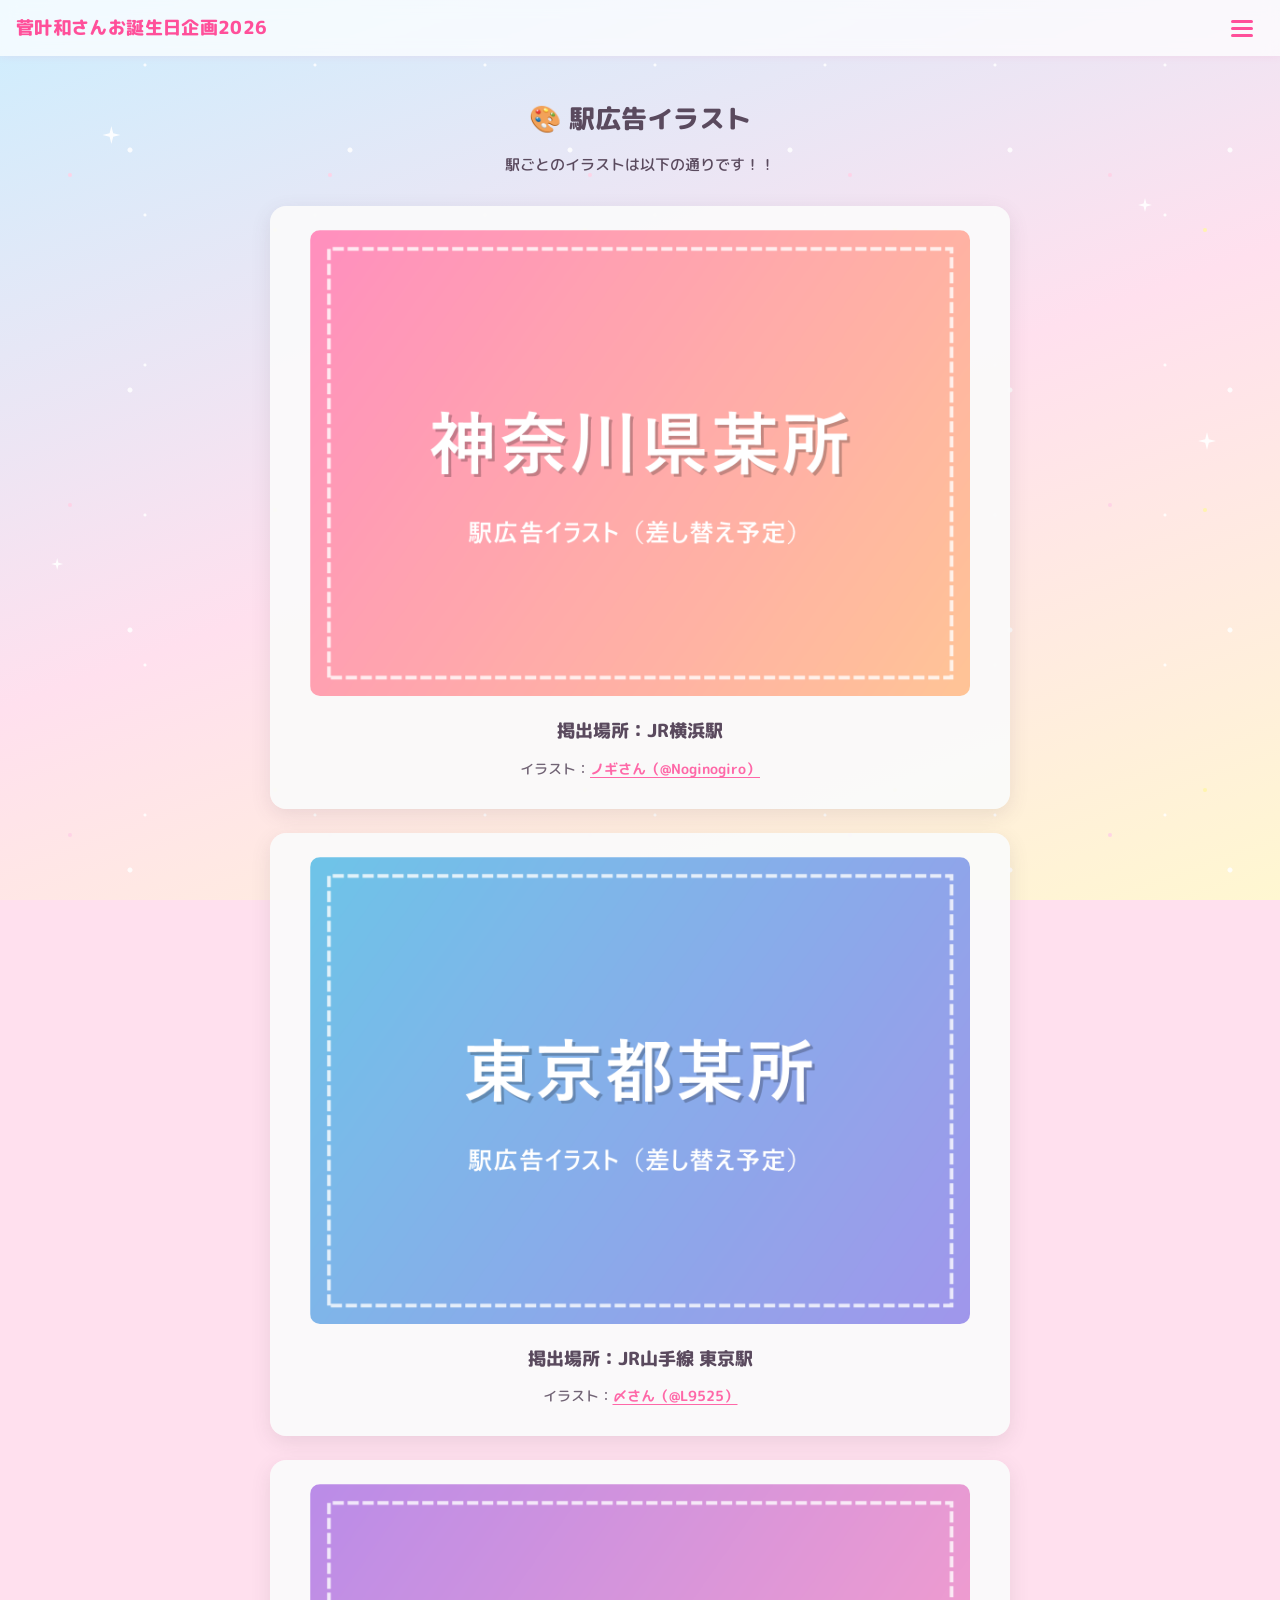
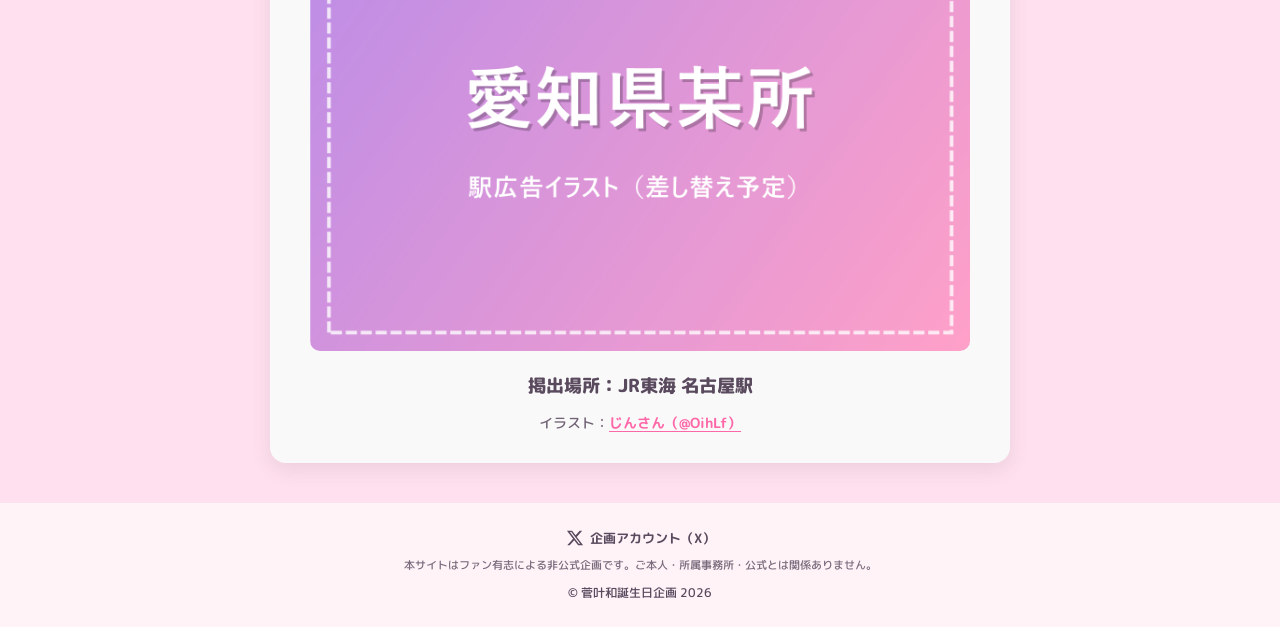
==== commit 2308de3e: "ハッシュタグ案内の文言変更・駅広告イラストのファイル名を整理 - ハッシュタグのお知らせから写真投稿を促す表現を削除 - 駅広告イラストの画像を ad-kanagawa / ad-tokyo / ad" ====
--- a/pages/illust/index.html
+++ b/pages/illust/index.html
@@ -62,7 +62,7 @@
     <!-- 駅ごとのイラスト（画像は images/stations/ の同名ファイルを差し替え） -->
     <div class="station-list">
       <figure class="station-card">
-        <img class="station-card__img" src="../../images/stations/駅広告横浜.png" alt="JR横浜駅の駅広告イラスト" width="1414" height="1000" loading="lazy">
+        <img class="station-card__img" src="../../images/stations/ad-kanagawa.png" alt="JR横浜駅の駅広告イラスト" width="1414" height="1000" loading="lazy">
         <figcaption>
           <p class="station-card__place">掲出場所：JR横浜駅</p>
           <p class="station-card__note">イラスト：<a class="station-card__artist" href="https://x.com/Noginogiro" target="_blank" rel="noopener noreferrer">ノギさん（@Noginogiro）</a></p>
@@ -70,7 +70,7 @@
       </figure>
 
       <figure class="station-card">
-        <img class="station-card__img" src="../../images/stations/駅広告東京.png" alt="JR山手線 東京駅の駅広告イラスト" width="1414" height="1000" loading="lazy">
+        <img class="station-card__img" src="../../images/stations/ad-tokyo.png" alt="JR山手線 東京駅の駅広告イラスト" width="1414" height="1000" loading="lazy">
         <figcaption>
           <p class="station-card__place">掲出場所：JR山手線 東京駅</p>
           <p class="station-card__note">イラスト：<a class="station-card__artist" href="https://x.com/L9525" target="_blank" rel="noopener noreferrer">〆さん（@L9525）</a></p>
@@ -78,7 +78,7 @@
       </figure>
 
       <figure class="station-card">
-        <img class="station-card__img" src="../../images/stations/駅広告愛知.png" alt="JR東海 名古屋駅の駅広告イラスト" width="1414" height="1000" loading="lazy">
+        <img class="station-card__img" src="../../images/stations/ad-aichi.png" alt="JR東海 名古屋駅の駅広告イラスト" width="1414" height="1000" loading="lazy">
         <figcaption>
           <p class="station-card__place">掲出場所：JR東海 名古屋駅</p>
           <p class="station-card__note">イラスト：<a class="station-card__artist" href="https://x.com/OihLf" target="_blank" rel="noopener noreferrer">じんさん（@OihLf）</a></p>
--- a/css/style.css
+++ b/css/style.css
@@ -1093,6 +1093,75 @@
   font-variant-numeric: tabular-nums;
 }
 
+.news__empty {
+  opacity: 0.7;
+}
+
+/* ハッシュタグの表示と「ハッシュタグをコピー」ボタン */
+.news__links {
+  flex-basis: 100%;
+  display: flex;
+  flex-wrap: wrap;
+  align-items: center;
+  gap: 8px;
+  margin-top: 8px;
+}
+
+.news__tag {
+  padding: 4px 12px;
+  border: 1.5px solid var(--blue-border);
+  border-radius: 999px;
+  background: #fff;
+  color: var(--blue-text);
+  font-size: 13px;
+  font-weight: 700;
+  text-decoration: none;
+}
+
+.news__copy {
+  display: inline-flex;
+  align-items: center;
+  gap: 6px;
+  min-height: 34px;
+  padding: 4px 16px;
+  border: 0;
+  border-radius: 999px;
+  background: var(--accent);
+  color: #fff;
+  font-family: inherit;
+  font-size: 13px;
+  font-weight: 700;
+  cursor: pointer;
+  transition: background 0.2s;
+}
+
+/* 先頭にコピーのアイコン（重なった四角） */
+.news__copy::before {
+  content: "";
+  width: 12px;
+  height: 12px;
+  border: 2px solid currentColor;
+  border-radius: 3px;
+  box-shadow: 3px -3px 0 -1px var(--accent), 3px -3px 0 1px currentColor;
+}
+
+.news__copy:hover {
+  background: #e83e88;
+}
+
+.news__copy.is-done {
+  background: var(--blue-text);
+}
+
+.news__copy.is-done::before {
+  display: none;
+}
+
+.news__copy:focus-visible {
+  outline: 3px solid var(--accent-soft);
+  outline-offset: 2px;
+}
+
 .section-more {
   display: flex;
   justify-content: center;
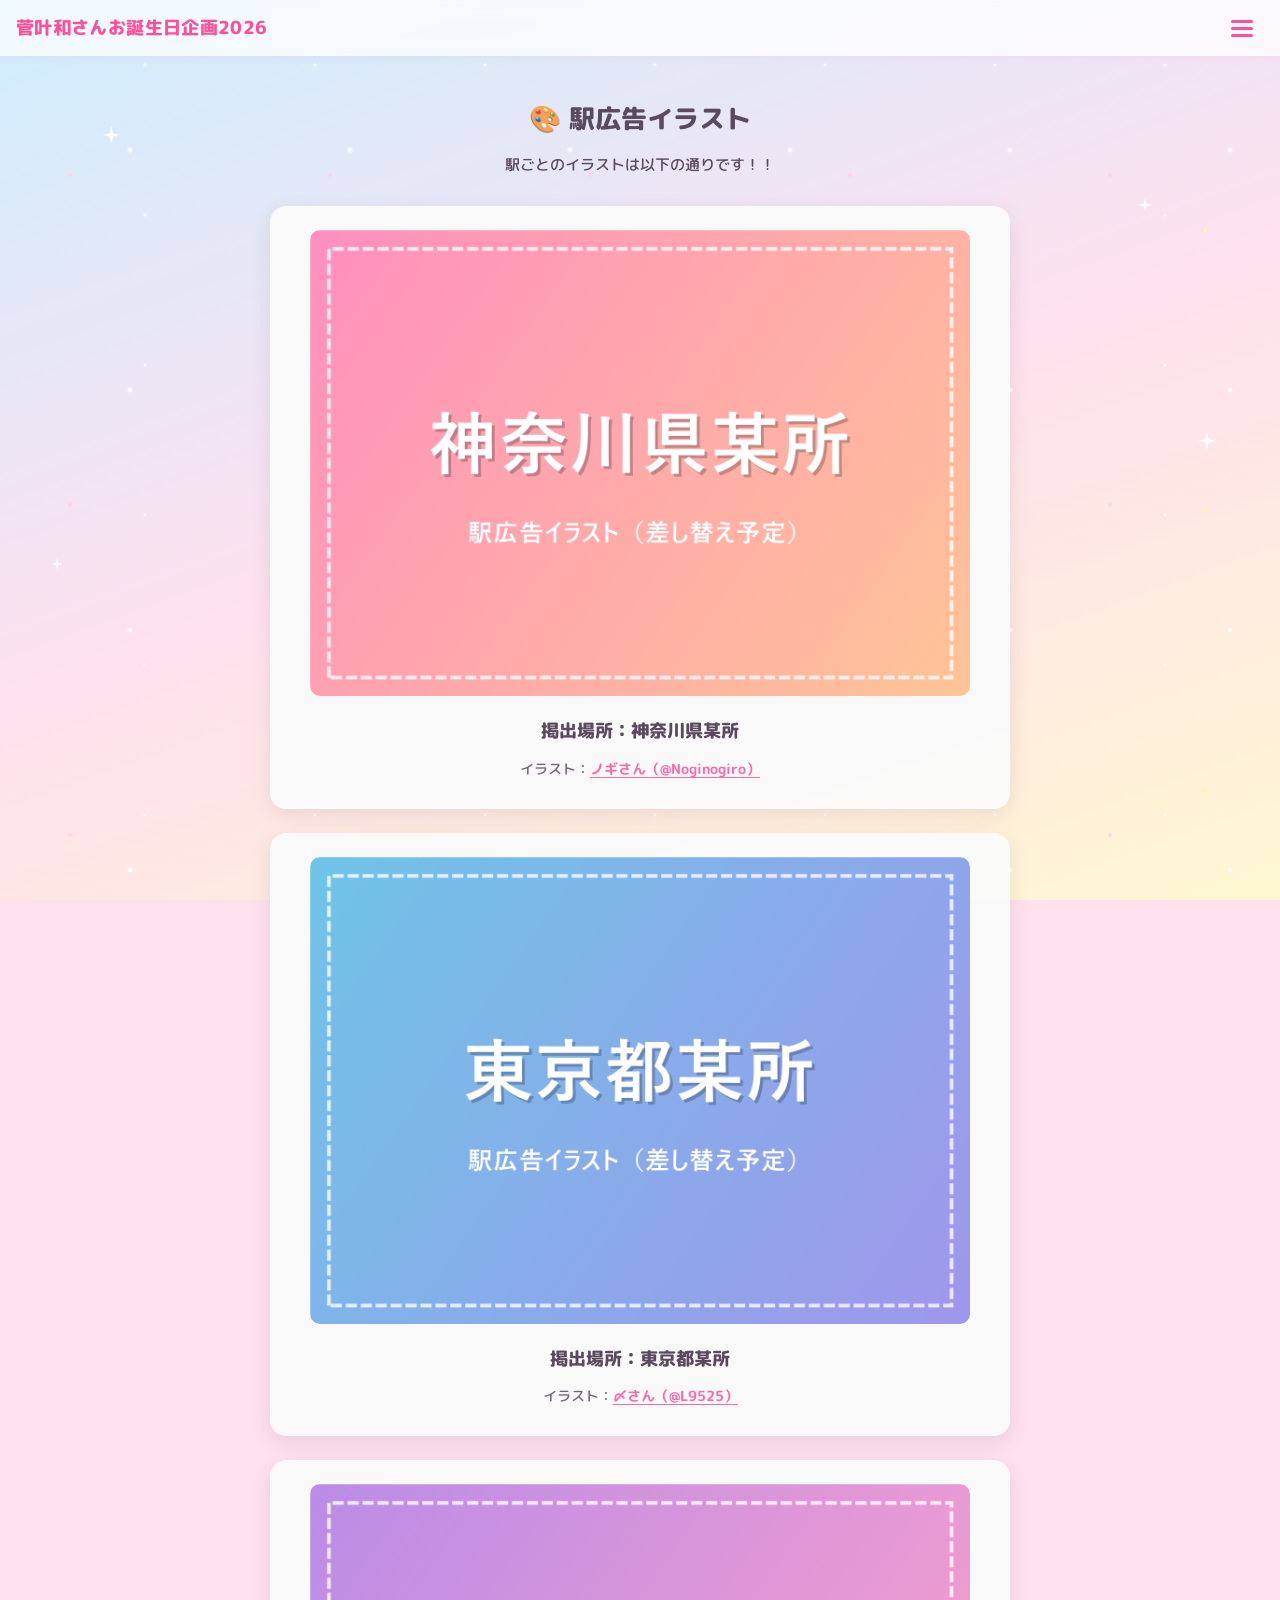
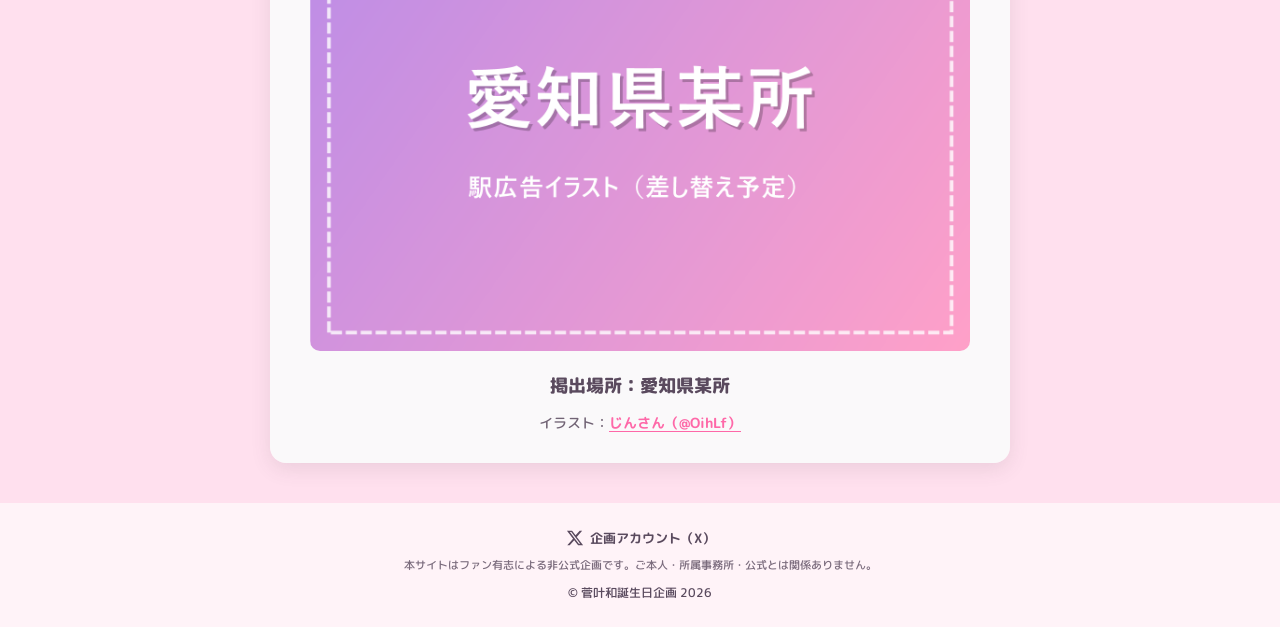
==== commit 183b19e7: "駅広告の審査用表記に変更（掲出当日まで場所の詳細を非公開） - お知らせ・イラストページ・トップのスライドショーの掲出場所を「〇〇県某所」表記に - インフォメーションページの中身をダミーにし、掲出場" ====
--- a/pages/illust/index.html
+++ b/pages/illust/index.html
@@ -4,13 +4,13 @@
   <meta charset="UTF-8">
   <meta name="viewport" content="width=device-width, initial-scale=1">
   <title>駅広告イラスト｜菅叶和さんお誕生日企画2026</title>
-  <meta name="description" content="菅叶和さんお誕生日企画2026｜横浜・東京・名古屋の駅広告イラストを掲載しています。">
+  <meta name="description" content="菅叶和さんお誕生日企画2026｜神奈川県某所・東京都某所・愛知県某所の駅広告イラストを掲載しています。">
 
   <!-- OGP -->
   <meta property="og:type" content="article">
   <meta property="og:site_name" content="菅叶和さんお誕生日企画2026">
   <meta property="og:title" content="駅広告イラスト｜菅叶和さんお誕生日企画2026">
-  <meta property="og:description" content="横浜・東京・名古屋の駅広告イラストを掲載しています。">
+  <meta property="og:description" content="神奈川県某所・東京都某所・愛知県某所の駅広告イラストを掲載しています。">
   <meta property="og:url" content="https://kannkannkikaku.github.io/KannkannBirthday2026/pages/illust/">
   <meta property="og:image" content="https://kannkannkikaku.github.io/KannkannBirthday2026/images/ogp.png">
   <meta name="twitter:card" content="summary_large_image">
@@ -62,25 +62,25 @@
     <!-- 駅ごとのイラスト（画像は images/stations/ の同名ファイルを差し替え） -->
     <div class="station-list">
       <figure class="station-card">
-        <img class="station-card__img" src="../../images/stations/ad-kanagawa.png" alt="JR横浜駅の駅広告イラスト" width="1414" height="1000" loading="lazy">
+        <img class="station-card__img" src="../../images/stations/ad-kanagawa.png" alt="神奈川県某所の駅広告イラスト" width="1414" height="1000" loading="lazy">
         <figcaption>
-          <p class="station-card__place">掲出場所：JR横浜駅</p>
+          <p class="station-card__place">掲出場所：神奈川県某所</p>
           <p class="station-card__note">イラスト：<a class="station-card__artist" href="https://x.com/Noginogiro" target="_blank" rel="noopener noreferrer">ノギさん（@Noginogiro）</a></p>
         </figcaption>
       </figure>
 
       <figure class="station-card">
-        <img class="station-card__img" src="../../images/stations/ad-tokyo.png" alt="JR山手線 東京駅の駅広告イラスト" width="1414" height="1000" loading="lazy">
+        <img class="station-card__img" src="../../images/stations/ad-tokyo.png" alt="東京都某所の駅広告イラスト" width="1414" height="1000" loading="lazy">
         <figcaption>
-          <p class="station-card__place">掲出場所：JR山手線 東京駅</p>
+          <p class="station-card__place">掲出場所：東京都某所</p>
           <p class="station-card__note">イラスト：<a class="station-card__artist" href="https://x.com/L9525" target="_blank" rel="noopener noreferrer">〆さん（@L9525）</a></p>
         </figcaption>
       </figure>
 
       <figure class="station-card">
-        <img class="station-card__img" src="../../images/stations/ad-aichi.png" alt="JR東海 名古屋駅の駅広告イラスト" width="1414" height="1000" loading="lazy">
+        <img class="station-card__img" src="../../images/stations/ad-aichi.png" alt="愛知県某所の駅広告イラスト" width="1414" height="1000" loading="lazy">
         <figcaption>
-          <p class="station-card__place">掲出場所：JR東海 名古屋駅</p>
+          <p class="station-card__place">掲出場所：愛知県某所</p>
           <p class="station-card__note">イラスト：<a class="station-card__artist" href="https://x.com/OihLf" target="_blank" rel="noopener noreferrer">じんさん（@OihLf）</a></p>
         </figcaption>
       </figure>
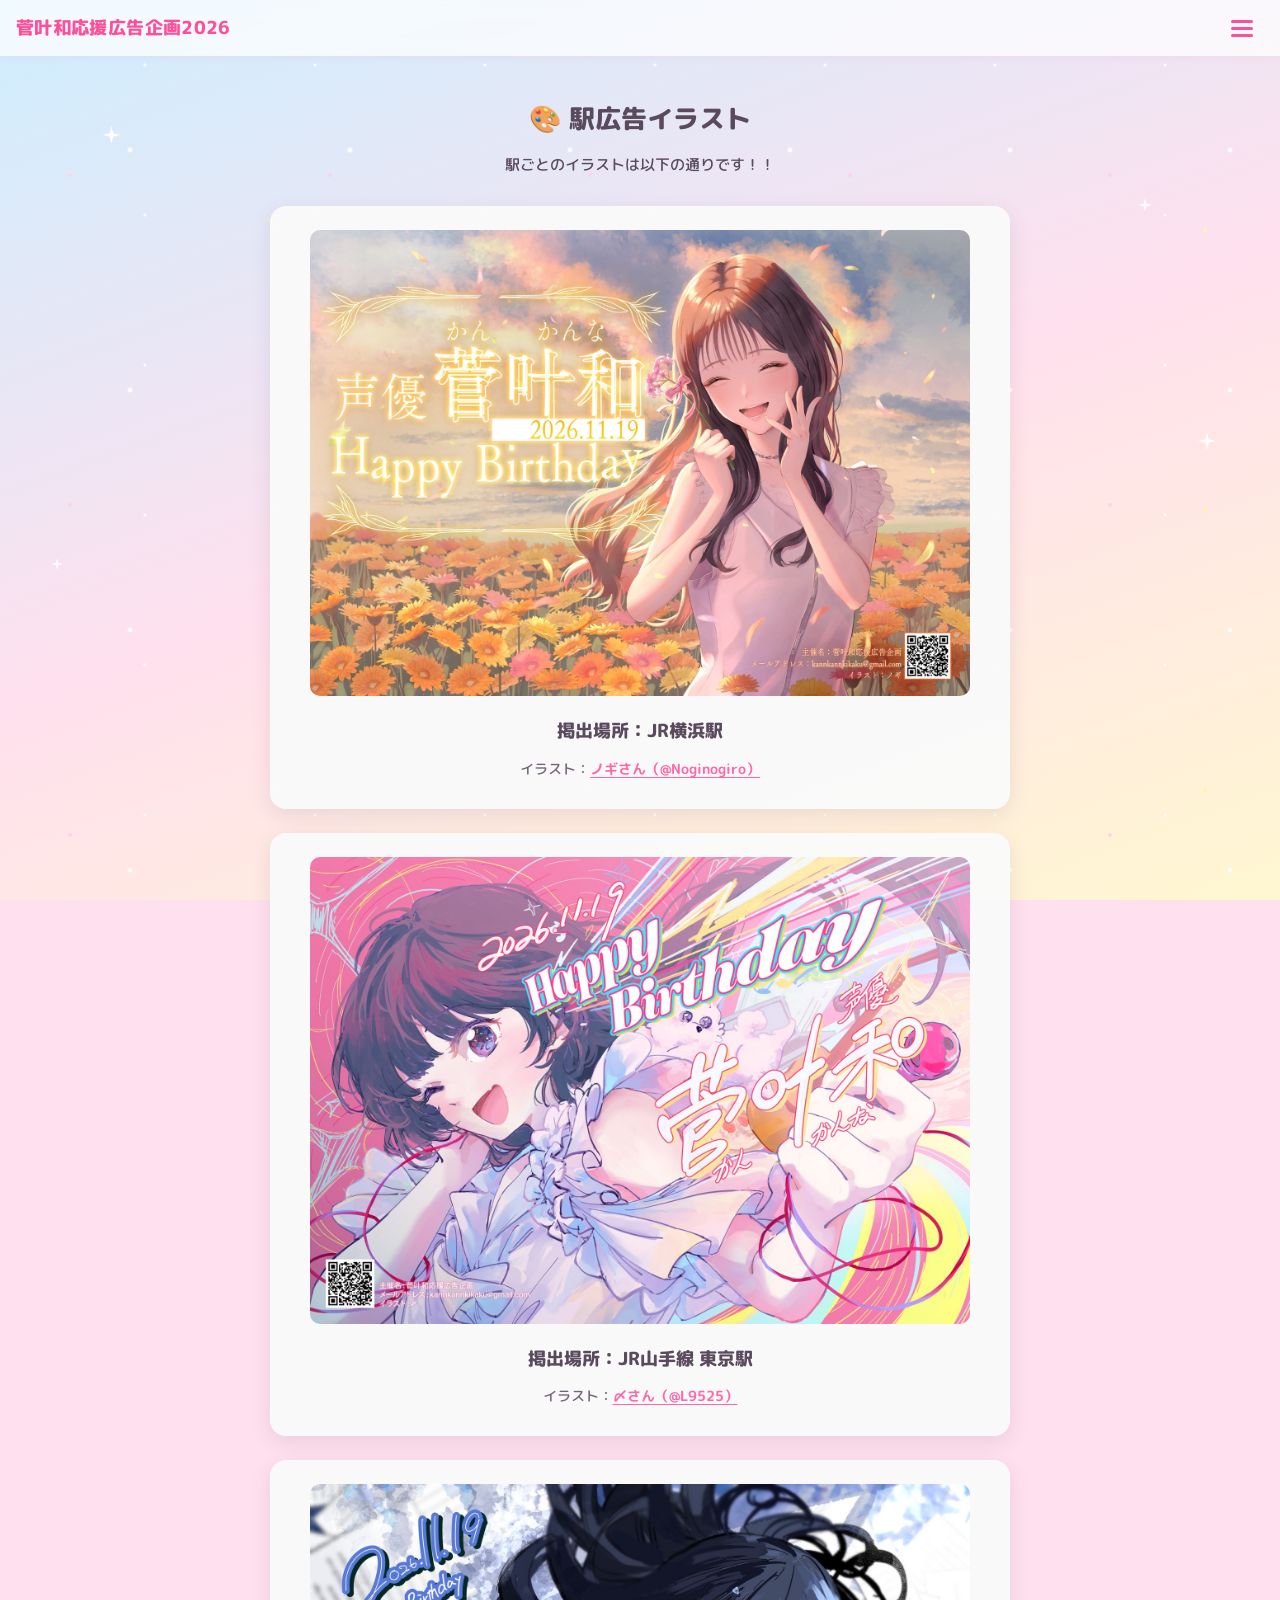
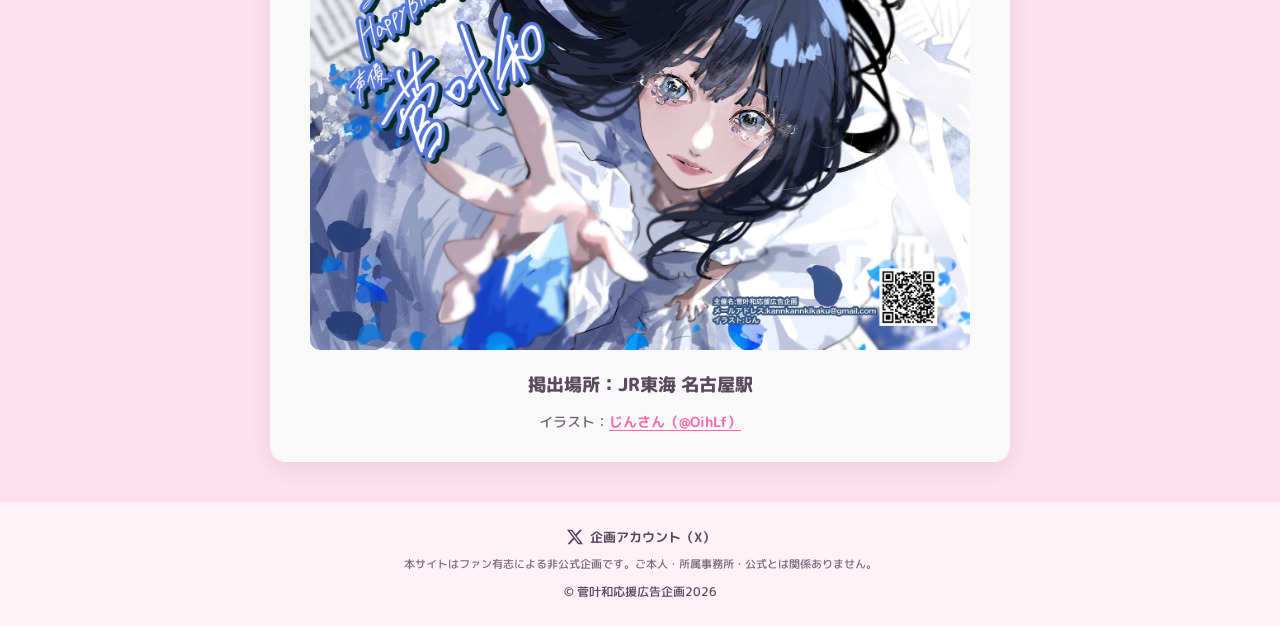
==== commit fd58ba03: "[本番用] 掲出場所の表記・掲出場所マップ・駅広告イラストを本番の内容に戻す 11/16 12:00 以降に main へ取り込む（README_RELEASE.md 参照）。 このコミットとこのブラ" ====
--- a/pages/illust/index.html
+++ b/pages/illust/index.html
@@ -3,14 +3,14 @@
 <head>
   <meta charset="UTF-8">
   <meta name="viewport" content="width=device-width, initial-scale=1">
-  <title>駅広告イラスト｜菅叶和さんお誕生日企画2026</title>
-  <meta name="description" content="菅叶和さんお誕生日企画2026｜神奈川県某所・東京都某所・愛知県某所の駅広告イラストを掲載しています。">
+  <title>駅広告イラスト｜菅叶和応援広告企画2026</title>
+  <meta name="description" content="菅叶和応援広告企画2026｜横浜・東京・名古屋の駅広告イラストを掲載しています。">
 
   <!-- OGP -->
   <meta property="og:type" content="article">
-  <meta property="og:site_name" content="菅叶和さんお誕生日企画2026">
-  <meta property="og:title" content="駅広告イラスト｜菅叶和さんお誕生日企画2026">
-  <meta property="og:description" content="神奈川県某所・東京都某所・愛知県某所の駅広告イラストを掲載しています。">
+  <meta property="og:site_name" content="菅叶和応援広告企画2026">
+  <meta property="og:title" content="駅広告イラスト｜菅叶和応援広告企画2026">
+  <meta property="og:description" content="横浜・東京・名古屋の駅広告イラストを掲載しています。">
   <meta property="og:url" content="https://kannkannkikaku.github.io/KannkannBirthday2026/pages/illust/">
   <meta property="og:image" content="https://kannkannkikaku.github.io/KannkannBirthday2026/images/ogp.png">
   <meta name="twitter:card" content="summary_large_image">
@@ -38,7 +38,7 @@
 
   <!-- ヘッダー -->
   <header class="site-header">
-    <a class="site-logo" href="../../index.html">菅叶和さんお誕生日企画2026</a>
+    <a class="site-logo" href="../../index.html">菅叶和応援広告企画2026</a>
     <button class="menu-btn" type="button" aria-expanded="false" aria-controls="site-menu" aria-label="メニューを開く">
       <span></span><span></span><span></span>
     </button>
@@ -62,25 +62,25 @@
     <!-- 駅ごとのイラスト（画像は images/stations/ の同名ファイルを差し替え） -->
     <div class="station-list">
       <figure class="station-card">
-        <img class="station-card__img" src="../../images/stations/ad-kanagawa.png" alt="神奈川県某所の駅広告イラスト" width="1414" height="1000" loading="lazy">
+        <img class="station-card__img" src="../../images/stations/ad-kanagawa.jpg" alt="JR横浜駅の駅広告イラスト" width="1414" height="1000" loading="lazy">
         <figcaption>
-          <p class="station-card__place">掲出場所：神奈川県某所</p>
+          <p class="station-card__place">掲出場所：JR横浜駅</p>
           <p class="station-card__note">イラスト：<a class="station-card__artist" href="https://x.com/Noginogiro" target="_blank" rel="noopener noreferrer">ノギさん（@Noginogiro）</a></p>
         </figcaption>
       </figure>
 
       <figure class="station-card">
-        <img class="station-card__img" src="../../images/stations/ad-tokyo.png" alt="東京都某所の駅広告イラスト" width="1414" height="1000" loading="lazy">
+        <img class="station-card__img" src="../../images/stations/ad-tokyo.jpg" alt="JR山手線 東京駅の駅広告イラスト" width="1414" height="1000" loading="lazy">
         <figcaption>
-          <p class="station-card__place">掲出場所：東京都某所</p>
+          <p class="station-card__place">掲出場所：JR山手線 東京駅</p>
           <p class="station-card__note">イラスト：<a class="station-card__artist" href="https://x.com/L9525" target="_blank" rel="noopener noreferrer">〆さん（@L9525）</a></p>
         </figcaption>
       </figure>
 
       <figure class="station-card">
-        <img class="station-card__img" src="../../images/stations/ad-aichi.png" alt="愛知県某所の駅広告イラスト" width="1414" height="1000" loading="lazy">
+        <img class="station-card__img" src="../../images/stations/ad-aichi.jpg" alt="JR東海 名古屋駅の駅広告イラスト" width="1414" height="1000" loading="lazy">
         <figcaption>
-          <p class="station-card__place">掲出場所：愛知県某所</p>
+          <p class="station-card__place">掲出場所：JR東海 名古屋駅</p>
           <p class="station-card__note">イラスト：<a class="station-card__artist" href="https://x.com/OihLf" target="_blank" rel="noopener noreferrer">じんさん（@OihLf）</a></p>
         </figcaption>
       </figure>
@@ -94,7 +94,7 @@
       企画アカウント（X）
     </a>
     <p class="site-footer__note"><span>本サイトはファン有志による非公式企画です。</span><span>ご本人・所属事務所・公式とは関係ありません。</span></p>
-    <small>© 菅叶和誕生日企画 2026</small>
+    <small>© 菅叶和応援広告企画2026</small>
   </footer>
 
   <!-- スマホ下部ナビ -->
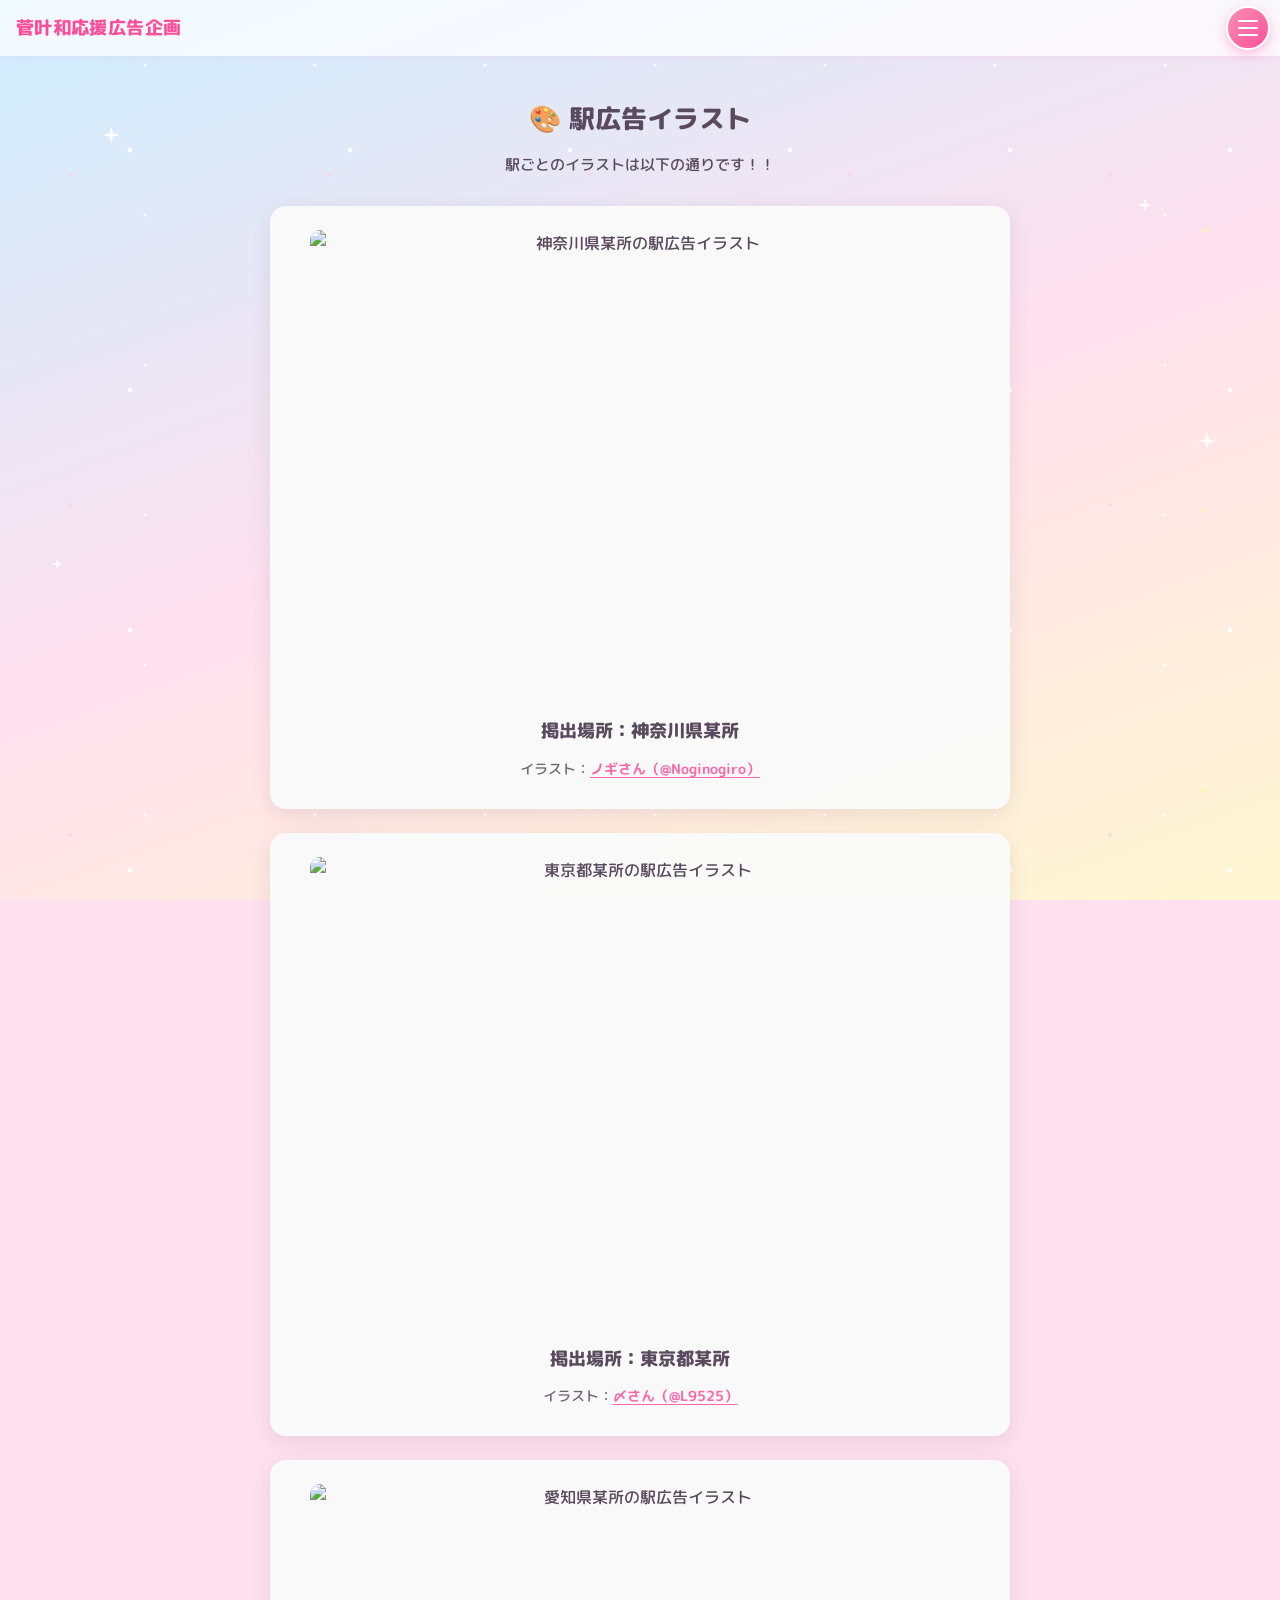
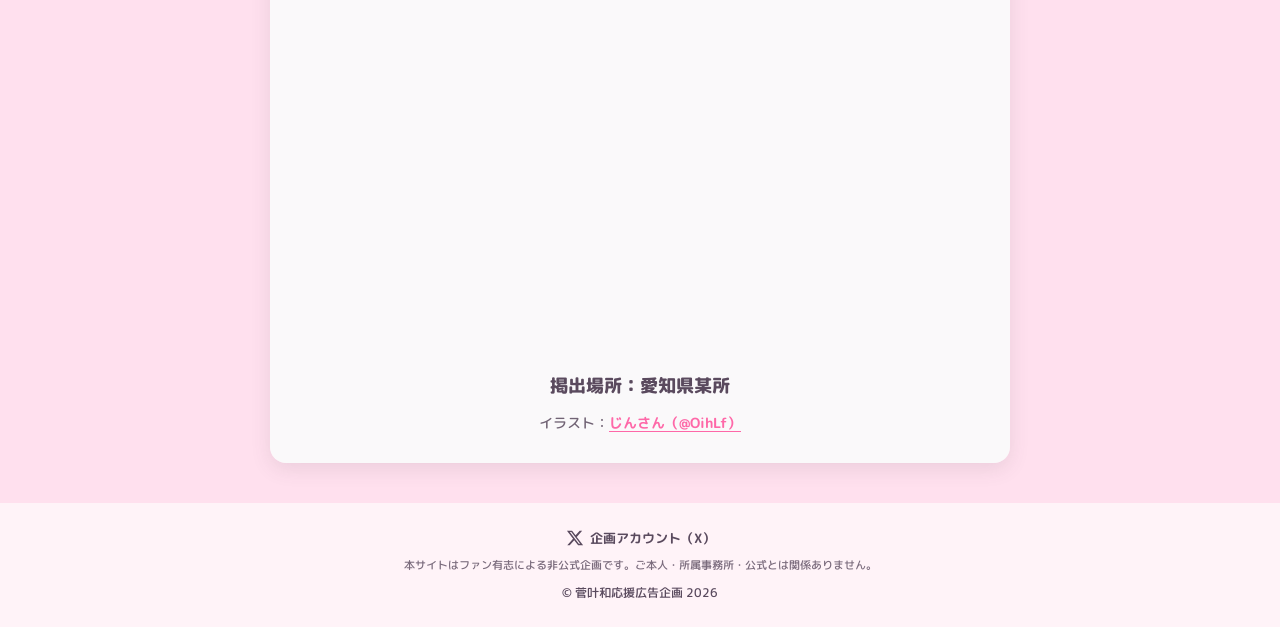
==== commit 371b7dde: "企画名を「菅叶和応援広告企画」に変更 - サイト名・タイトル・meta/OGP・フッターの©・オープニングのタイトル・README - SNS共有用の画像（ogp.png）も新しい企画名で作り直し  " ====
--- a/pages/illust/index.html
+++ b/pages/illust/index.html
@@ -3,14 +3,14 @@
 <head>
   <meta charset="UTF-8">
   <meta name="viewport" content="width=device-width, initial-scale=1">
-  <title>駅広告イラスト｜菅叶和応援広告企画2026</title>
-  <meta name="description" content="菅叶和応援広告企画2026｜横浜・東京・名古屋の駅広告イラストを掲載しています。">
+  <title>駅広告イラスト｜菅叶和応援広告企画</title>
+  <meta name="description" content="菅叶和応援広告企画｜神奈川県某所・東京都某所・愛知県某所の駅広告イラストを掲載しています。">
 
   <!-- OGP -->
   <meta property="og:type" content="article">
-  <meta property="og:site_name" content="菅叶和応援広告企画2026">
-  <meta property="og:title" content="駅広告イラスト｜菅叶和応援広告企画2026">
-  <meta property="og:description" content="横浜・東京・名古屋の駅広告イラストを掲載しています。">
+  <meta property="og:site_name" content="菅叶和応援広告企画">
+  <meta property="og:title" content="駅広告イラスト｜菅叶和応援広告企画">
+  <meta property="og:description" content="神奈川県某所・東京都某所・愛知県某所の駅広告イラストを掲載しています。">
   <meta property="og:url" content="https://kannkannkikaku.github.io/KannkannBirthday2026/pages/illust/">
   <meta property="og:image" content="https://kannkannkikaku.github.io/KannkannBirthday2026/images/ogp.png">
   <meta name="twitter:card" content="summary_large_image">
@@ -38,7 +38,7 @@
 
   <!-- ヘッダー -->
   <header class="site-header">
-    <a class="site-logo" href="../../index.html">菅叶和応援広告企画2026</a>
+    <a class="site-logo" href="../../index.html">菅叶和応援広告企画</a>
     <button class="menu-btn" type="button" aria-expanded="false" aria-controls="site-menu" aria-label="メニューを開く">
       <span></span><span></span><span></span>
     </button>
@@ -62,25 +62,25 @@
     <!-- 駅ごとのイラスト（画像は images/stations/ の同名ファイルを差し替え） -->
     <div class="station-list">
       <figure class="station-card">
-        <img class="station-card__img" src="../../images/stations/ad-kanagawa.jpg" alt="JR横浜駅の駅広告イラスト" width="1414" height="1000" loading="lazy">
+        <img class="station-card__img" src="../../images/stations/ad-kanagawa.png" alt="神奈川県某所の駅広告イラスト" width="1414" height="1000" loading="lazy">
         <figcaption>
-          <p class="station-card__place">掲出場所：JR横浜駅</p>
+          <p class="station-card__place">掲出場所：神奈川県某所</p>
           <p class="station-card__note">イラスト：<a class="station-card__artist" href="https://x.com/Noginogiro" target="_blank" rel="noopener noreferrer">ノギさん（@Noginogiro）</a></p>
         </figcaption>
       </figure>
 
       <figure class="station-card">
-        <img class="station-card__img" src="../../images/stations/ad-tokyo.jpg" alt="JR山手線 東京駅の駅広告イラスト" width="1414" height="1000" loading="lazy">
+        <img class="station-card__img" src="../../images/stations/ad-tokyo.png" alt="東京都某所の駅広告イラスト" width="1414" height="1000" loading="lazy">
         <figcaption>
-          <p class="station-card__place">掲出場所：JR山手線 東京駅</p>
+          <p class="station-card__place">掲出場所：東京都某所</p>
           <p class="station-card__note">イラスト：<a class="station-card__artist" href="https://x.com/L9525" target="_blank" rel="noopener noreferrer">〆さん（@L9525）</a></p>
         </figcaption>
       </figure>
 
       <figure class="station-card">
-        <img class="station-card__img" src="../../images/stations/ad-aichi.jpg" alt="JR東海 名古屋駅の駅広告イラスト" width="1414" height="1000" loading="lazy">
+        <img class="station-card__img" src="../../images/stations/ad-aichi.png" alt="愛知県某所の駅広告イラスト" width="1414" height="1000" loading="lazy">
         <figcaption>
-          <p class="station-card__place">掲出場所：JR東海 名古屋駅</p>
+          <p class="station-card__place">掲出場所：愛知県某所</p>
           <p class="station-card__note">イラスト：<a class="station-card__artist" href="https://x.com/OihLf" target="_blank" rel="noopener noreferrer">じんさん（@OihLf）</a></p>
         </figcaption>
       </figure>
@@ -94,7 +94,7 @@
       企画アカウント（X）
     </a>
     <p class="site-footer__note"><span>本サイトはファン有志による非公式企画です。</span><span>ご本人・所属事務所・公式とは関係ありません。</span></p>
-    <small>© 菅叶和応援広告企画2026</small>
+    <small>© 菅叶和応援広告企画 2026</small>
   </footer>
 
   <!-- スマホ下部ナビ -->
--- a/css/style.css
+++ b/css/style.css
@@ -1,6 +1,6 @@
 @charset "UTF-8";
 /* =========================================================
-   菅叶和さんお誕生日企画2026 共通スタイル
+   菅叶和応援広告企画 共通スタイル
    ・スマホ優先（min-width でPC向けに上書き）
    ・色やサイズは :root の変数でまとめて管理
    ========================================================= */
@@ -17,19 +17,32 @@
   --accent-soft: #ffb3d1;
   --text: #5a4a5e;
 
-  /* カード3色（枠 / 文字） */
+  /* ピンク・水色（ハッシュタグや注意書きなど、カード以外でも使う） */
   --pink-border: #ffb3d1;
   --pink-text: #e0457b;
   --blue-border: #9edcf0;
   --blue-text: #1f8fb0;
-  --purple-border: #d4b8f0;
-  --purple-text: #8a4fc4;
+
+  /* メッセージカード6色（枠 / 文字）。オープニングのペンライトと同じ6色の色み。
+     文字は白いカードの上で読みやすい濃さ（コントラスト比 4.5 以上）にしている */
+  --card-pink-border: #ffb3d1;
+  --card-pink-text: #d1307f;
+  --card-sky-border: #9edcf0;
+  --card-sky-text: #1a7fa6;
+  --card-yellow-border: #ffd84a;
+  --card-yellow-text: #9a6a00;
+  --card-blue-border: #9db2ff;
+  --card-blue-text: #2f58d6;
+  --card-red-border: #ff9e94;
+  --card-red-text: #d2362a;
+  --card-white-border: #d9d6e6;
+  --card-white-text: #5f5a78;
 
   /* レイアウト */
   --header-h: 56px;
   --bottom-nav-h: 64px;
-  --card-w: 260px;        /* スマホのカード幅 */
-  --gap-avg: 30px;        /* カード同士の平均のすき間（実際の間隔はJSでばらつかせる） */
+  --card-w: 207px;        /* スマホ：12px × 15文字 ＋ 左右の余白24px ＋ 枠3px */
+  --gap-avg: 24px;        /* カード同士の平均のすき間（実際の間隔はJSでばらつかせる） */
 
   --font: "M PLUS Rounded 1c", "Hiragino Maru Gothic ProN", "Yu Gothic", sans-serif,
           "Apple Color Emoji", "Segoe UI Emoji", "Noto Color Emoji";
@@ -37,8 +50,8 @@
 
 @media (min-width: 768px) {
   :root {
-    --card-w: 360px;
-    --gap-avg: 40px;
+    --card-w: 308px;    /* PC：13px × 21文字 ＋ 左右の余白32px ＋ 枠3px */
+    --gap-avg: 36px;
   }
 }
 
@@ -188,18 +201,18 @@
 /* =========================================================
    ヘッダー・メニュー
    ========================================================= */
+/* ヘッダーは固定しない（スクロールすると一緒に流れて見えなくなる）。
+   メニューボタンだけ右上に固定する。
+   ※ backdrop-filter を付けると中の固定ボタンがヘッダーに閉じ込められるので使わない */
 .site-header {
-  position: sticky;
-  top: 0;
+  position: relative;
   z-index: 50;
   height: var(--header-h);
   display: flex;
   align-items: center;
   justify-content: space-between;
-  padding: 0 16px;
+  padding: 0 72px 0 16px;
   background: rgba(255, 255, 255, 0.72);
-  backdrop-filter: blur(8px);
-  -webkit-backdrop-filter: blur(8px);
   box-shadow: 0 1px 8px rgba(255, 79, 154, 0.08);
 }
 
@@ -221,31 +234,40 @@
 }
 
 /* ハンバーガーボタン（CSSで描く3本線） */
+/* 右上に固定した丸いメニューボタン（ピンクのグラデーションに白い線） */
 .menu-btn {
-  position: relative;
+  position: fixed;
+  top: 6px;
+  right: 10px;
   z-index: 70;
-  flex: none;
   width: 44px;
   height: 44px;
-  border: 0;
+  border: 2px solid #fff;
   border-radius: 50%;
-  background: transparent;
+  background: linear-gradient(135deg, #ff8fb3, #ff4f9a);
+  box-shadow: 0 4px 12px rgba(255, 79, 154, 0.35);
   cursor: pointer;
+  transition: transform 0.2s, box-shadow 0.2s;
+}
+
+.menu-btn:hover {
+  transform: scale(1.06);
+  box-shadow: 0 6px 16px rgba(255, 79, 154, 0.45);
 }
 
 .menu-btn span {
   position: absolute;
-  left: 11px;
-  width: 22px;
-  height: 2.5px;
+  left: 10px;
+  width: 20px;
+  height: 2px;
   border-radius: 2px;
-  background: var(--accent);
+  background: #fff;
   transition: transform 0.3s, opacity 0.3s;
 }
 
-.menu-btn span:nth-child(1) { top: 14px; }
-.menu-btn span:nth-child(2) { top: 21px; }
-.menu-btn span:nth-child(3) { top: 28px; }
+.menu-btn span:nth-child(1) { top: 12px; }
+.menu-btn span:nth-child(2) { top: 19px; }
+.menu-btn span:nth-child(3) { top: 26px; }
 
 /* 開いているときは × に変形 */
 .menu-btn[aria-expanded="true"] span:nth-child(1) { transform: translateY(7px) rotate(45deg); }
@@ -503,11 +525,11 @@
    ========================================================= */
 .card {
   /* 色は --c-border / --c-text で切り替え */
-  --c-border: var(--pink-border);
-  --c-text: var(--pink-text);
+  --c-border: var(--card-pink-border);
+  --c-text: var(--card-pink-text);
   position: relative;
   width: var(--card-w);
-  padding: 16px 20px;
+  padding: 10px 12px;
   border: 1.5px solid var(--c-border);
   border-radius: 14px;
   background: rgba(255, 255, 255, 0.9);
@@ -519,9 +541,13 @@
   transition: box-shadow 0.2s;
 }
 
-.card--pink   { --c-border: var(--pink-border);   --c-text: var(--pink-text); }
-.card--blue   { --c-border: var(--blue-border);   --c-text: var(--blue-text); }
-.card--purple { --c-border: var(--purple-border); --c-text: var(--purple-text); }
+/* 6色（並び順は js/messages.js の COLORS） */
+.card--pink   { --c-border: var(--card-pink-border);   --c-text: var(--card-pink-text); }
+.card--sky    { --c-border: var(--card-sky-border);    --c-text: var(--card-sky-text); }
+.card--yellow { --c-border: var(--card-yellow-border); --c-text: var(--card-yellow-text); }
+.card--blue   { --c-border: var(--card-blue-border);   --c-text: var(--card-blue-text); }
+.card--red    { --c-border: var(--card-red-border);    --c-text: var(--card-red-text); }
+.card--white  { --c-border: var(--card-white-border);  --c-text: var(--card-white-text); }
 
 .card:hover,
 .card:focus-visible {
@@ -535,9 +561,9 @@
 
 .card__text {
   margin: 0;
-  font-size: 14px;          /* スマホは少し小さめ（PCは16px） */
+  font-size: 12px;          /* スマホ。PCは14px（長いメッセージでも重なりすぎないよう小さめ） */
   font-weight: 700;
-  line-height: 1.8;
+  line-height: 1.65;
   text-align: left;
   /* 改行をそのまま表示・長い英数字も折り返す */
   white-space: pre-wrap;
@@ -545,8 +571,8 @@
 }
 
 .card__name {
-  margin: 8px 0 0;
-  font-size: 13px;
+  margin: 6px 0 0;
+  font-size: 11px;
   font-weight: 700;
   text-align: right;
   opacity: 0.75;
@@ -555,32 +581,43 @@
 
 @media (min-width: 768px) {
   .card {
-    padding: 20px 24px;
+    padding: 14px 16px;
   }
 
   .card__text {
-    font-size: 16px;
-    line-height: 1.9;
+    font-size: 13px;
+    line-height: 1.7;
+  }
+
+  .card__name {
+    font-size: 12px;
   }
 }
 
 /* トップページ用の小さいカード */
 .flow--compact {
-  --card-w: 240px;
-  --gap-avg: 30px;
+  --card-w: 207px;   /* 12px × 15文字 ＋ 余白24px ＋ 枠3px */
+  --gap-avg: 24px;
 }
 
 .flow--compact .card {
-  padding: 14px 18px;
+  padding: 10px 12px;
 }
 
 .flow--compact .card__text {
-  font-size: 13px;
-  line-height: 1.75;
+  font-size: 12px;
+  line-height: 1.6;
 }
 
 .flow--compact .card__name {
-  font-size: 12px;
+  font-size: 11px;
+}
+
+@media (min-width: 768px) {
+  .flow--compact {
+    --card-w: 279px; /* 12px × 21文字 ＋ 余白24px ＋ 枠3px */
+    --gap-avg: 30px;
+  }
 }
 
 /* =========================================================
@@ -723,7 +760,7 @@
 
 /* --- トップページの縮小版 --- */
 .flow--compact {
-  height: 420px;
+  height: 480px;
   padding: 48px 0;
   -webkit-mask-image: linear-gradient(90deg, transparent, #000 6%, #000 94%, transparent);
   mask-image: linear-gradient(90deg, transparent, #000 6%, #000 94%, transparent);
@@ -731,7 +768,7 @@
 
 @media (min-width: 768px) {
   .flow--compact {
-    height: 400px;
+    height: 460px;
   }
 }
 
@@ -793,6 +830,7 @@
 
 .modal__card .card__text {
   font-size: 18px;
+  line-height: 1.9;
 }
 
 .modal__card .card__name {
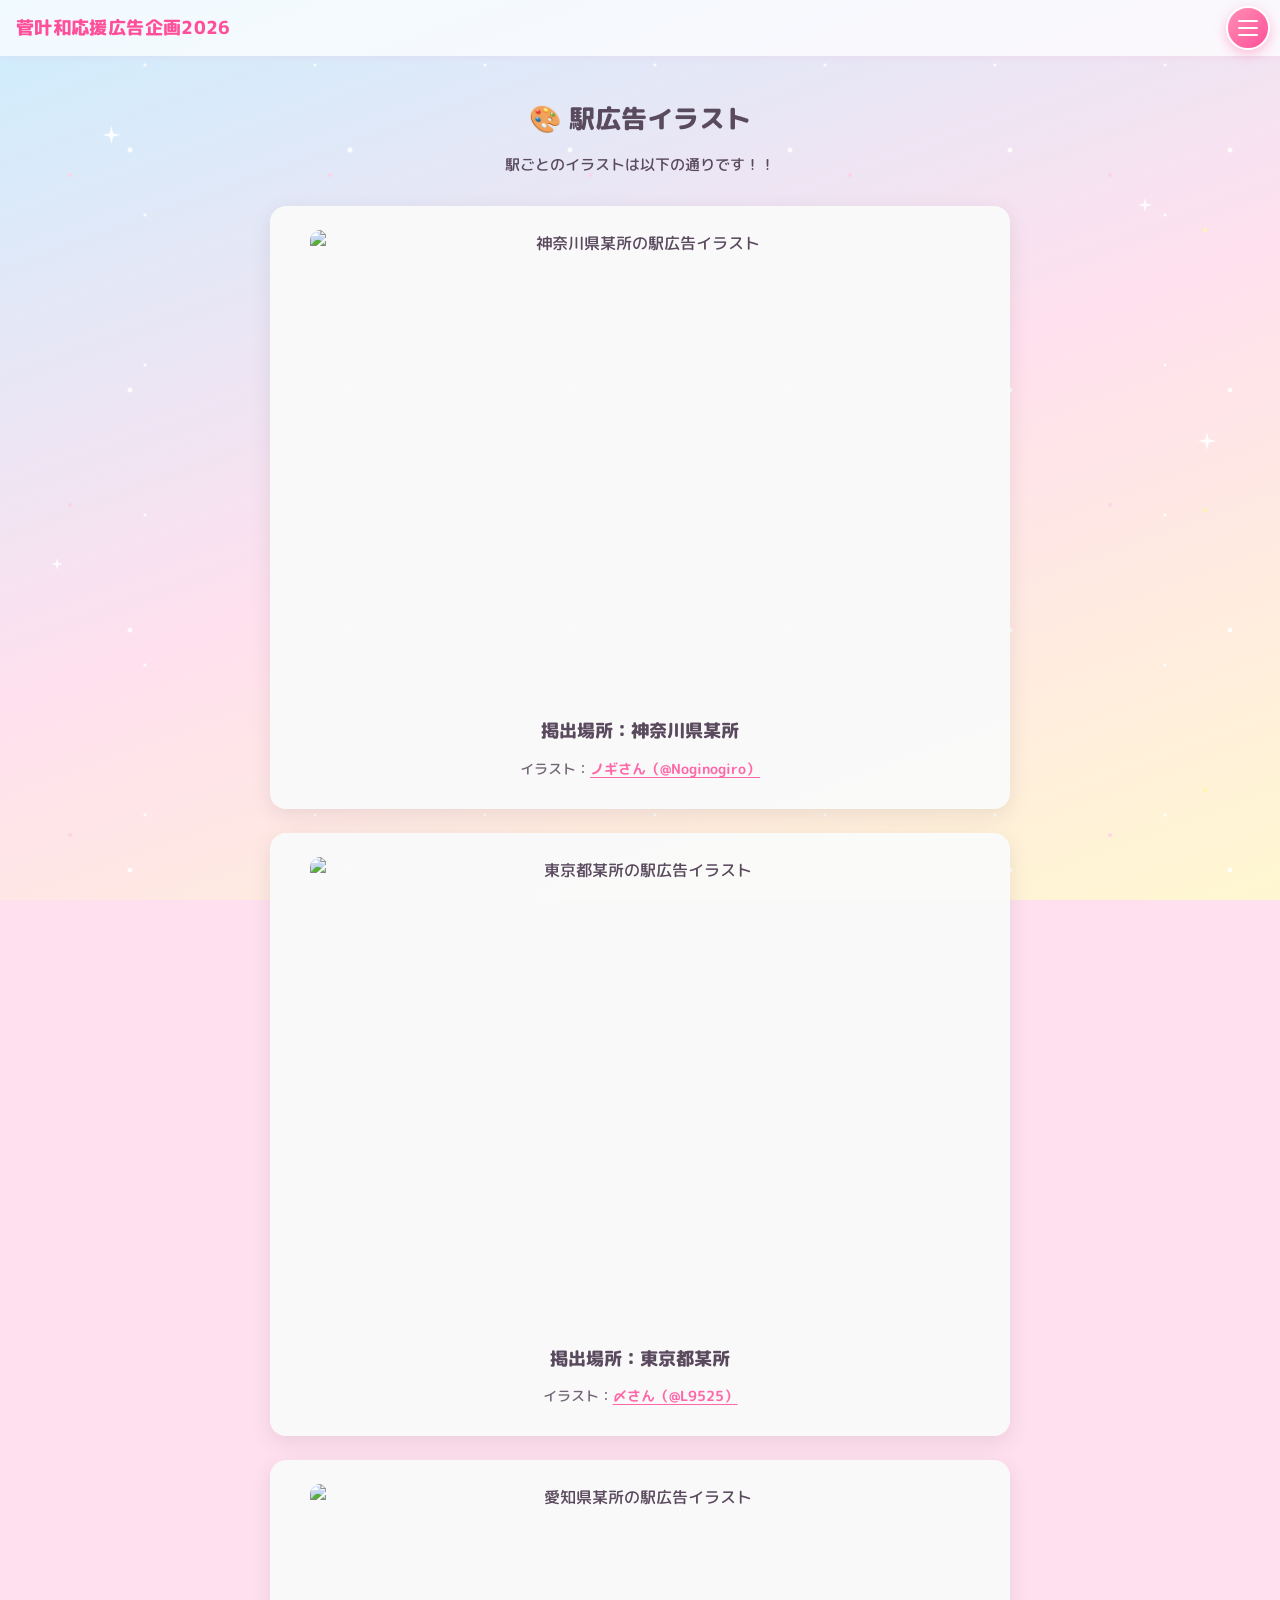
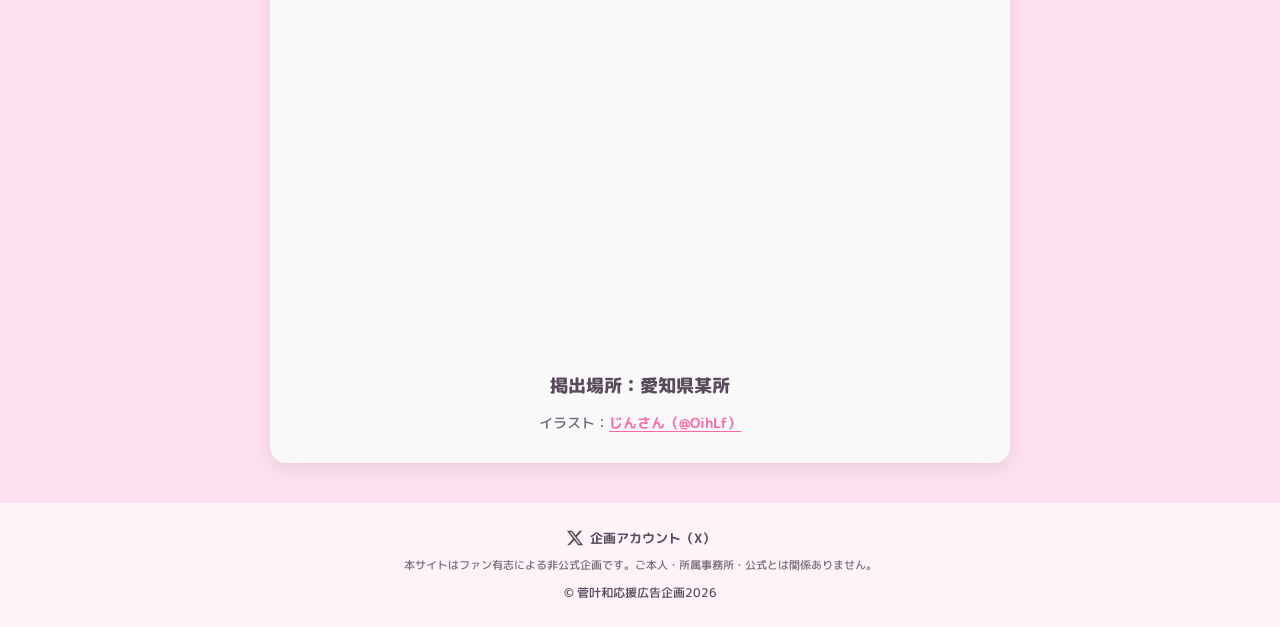
==== commit 7919fefb: "企画名に2026を付けて「菅叶和応援広告企画2026」に Co-Authored-By: Claude Opus 5.5 <noreply@anthropic.com>" ====
--- a/pages/illust/index.html
+++ b/pages/illust/index.html
@@ -3,13 +3,13 @@
 <head>
   <meta charset="UTF-8">
   <meta name="viewport" content="width=device-width, initial-scale=1">
-  <title>駅広告イラスト｜菅叶和応援広告企画</title>
-  <meta name="description" content="菅叶和応援広告企画｜神奈川県某所・東京都某所・愛知県某所の駅広告イラストを掲載しています。">
+  <title>駅広告イラスト｜菅叶和応援広告企画2026</title>
+  <meta name="description" content="菅叶和応援広告企画2026｜神奈川県某所・東京都某所・愛知県某所の駅広告イラストを掲載しています。">
 
   <!-- OGP -->
   <meta property="og:type" content="article">
-  <meta property="og:site_name" content="菅叶和応援広告企画">
-  <meta property="og:title" content="駅広告イラスト｜菅叶和応援広告企画">
+  <meta property="og:site_name" content="菅叶和応援広告企画2026">
+  <meta property="og:title" content="駅広告イラスト｜菅叶和応援広告企画2026">
   <meta property="og:description" content="神奈川県某所・東京都某所・愛知県某所の駅広告イラストを掲載しています。">
   <meta property="og:url" content="https://kannkannkikaku.github.io/KannkannBirthday2026/pages/illust/">
   <meta property="og:image" content="https://kannkannkikaku.github.io/KannkannBirthday2026/images/ogp.png">
@@ -38,7 +38,7 @@
 
   <!-- ヘッダー -->
   <header class="site-header">
-    <a class="site-logo" href="../../index.html">菅叶和応援広告企画</a>
+    <a class="site-logo" href="../../index.html">菅叶和応援広告企画2026</a>
     <button class="menu-btn" type="button" aria-expanded="false" aria-controls="site-menu" aria-label="メニューを開く">
       <span></span><span></span><span></span>
     </button>
@@ -94,7 +94,7 @@
       企画アカウント（X）
     </a>
     <p class="site-footer__note"><span>本サイトはファン有志による非公式企画です。</span><span>ご本人・所属事務所・公式とは関係ありません。</span></p>
-    <small>© 菅叶和応援広告企画 2026</small>
+    <small>© 菅叶和応援広告企画2026</small>
   </footer>
 
   <!-- スマホ下部ナビ -->
--- a/css/style.css
+++ b/css/style.css
@@ -1,6 +1,6 @@
 @charset "UTF-8";
 /* =========================================================
-   菅叶和応援広告企画 共通スタイル
+   菅叶和応援広告企画2026 共通スタイル
    ・スマホ優先（min-width でPC向けに上書き）
    ・色やサイズは :root の変数でまとめて管理
    ========================================================= */
